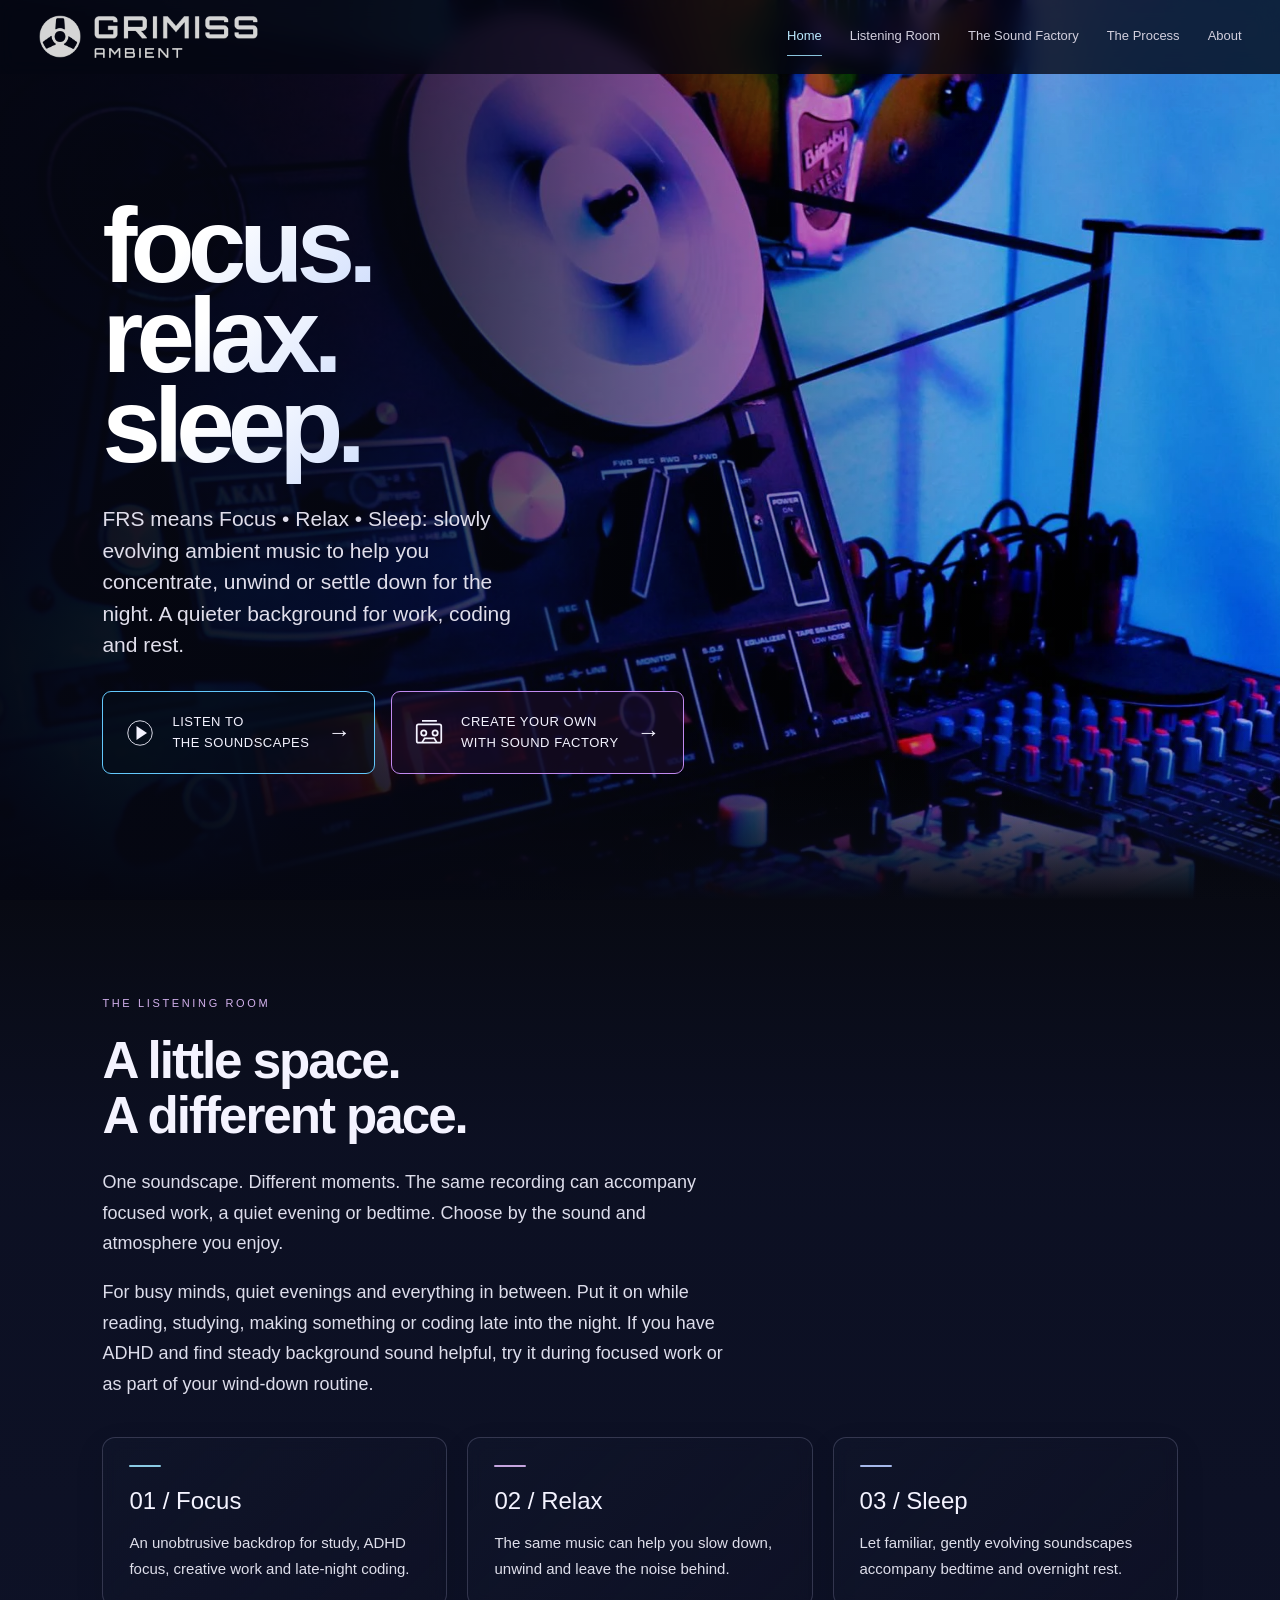
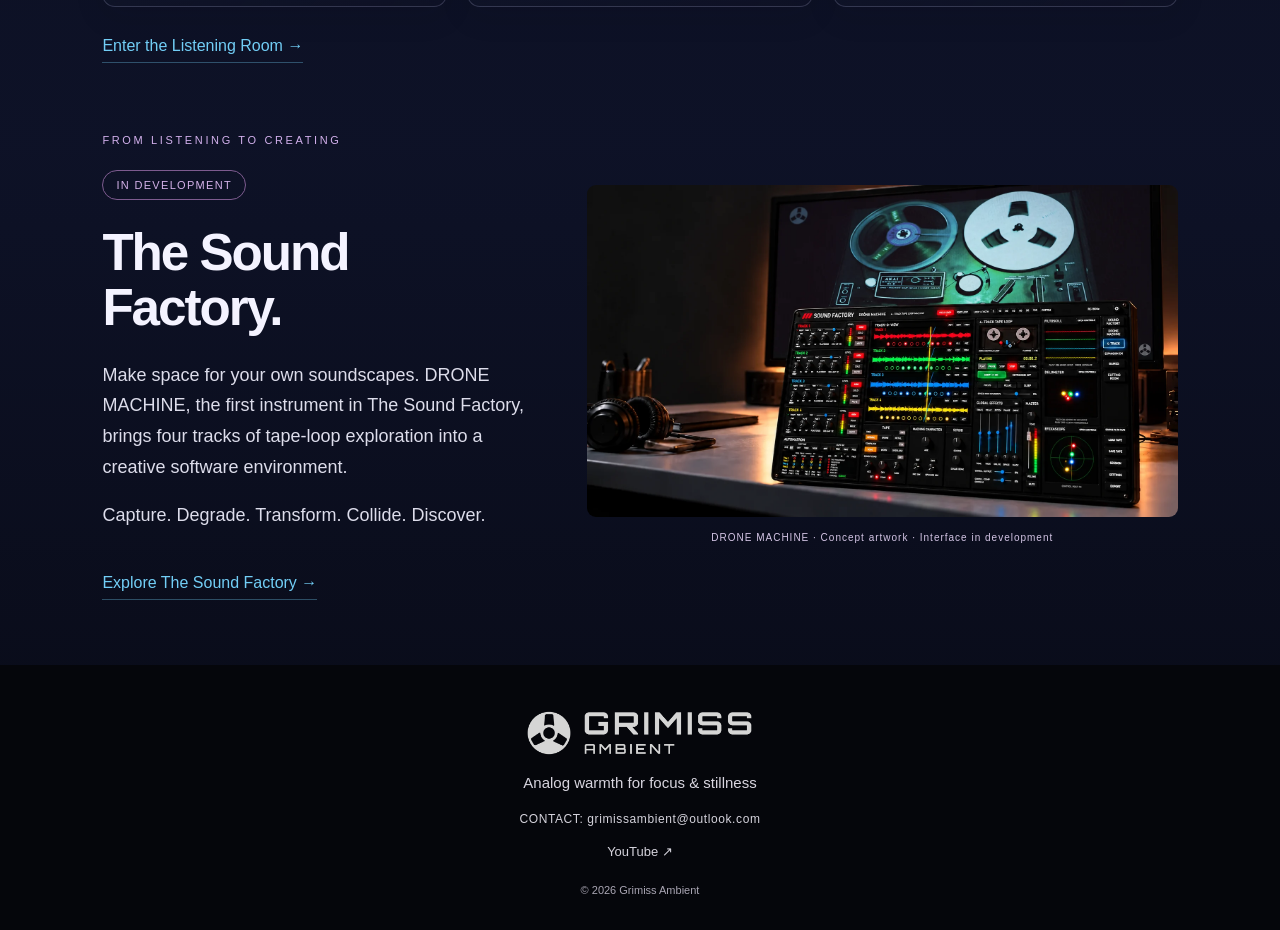
==== index.html @ 3bf9735a "Polish site navigation, focus page copy, improve listening access, sharing metadata and reusable ass" ====
<!doctype html>
<html lang="en">
<head><meta charset="utf-8"><meta name="viewport" content="width=device-width,initial-scale=1"><meta name="theme-color" content="#080a18"><meta name="description" content="Grimiss Ambient: immersive soundscapes shaped by analogue tape for focus, relaxation and sleep. Discover The Sound Factory."><title>Grimiss Ambient — Focus • Relax • Sleep</title>
<!-- Homepage v2: landscape photograph and compact desktop hero -->
<link rel="canonical" href="https://grimiss.github.io/"><link rel="icon" type="image/webp" href="assets/shared-image-7.webp"><meta property="og:type" content="website"><meta property="og:site_name" content="Grimiss Ambient"><meta property="og:title" content="Grimiss Ambient — Focus • Relax • Sleep"><meta property="og:description" content="Grimiss Ambient: immersive soundscapes shaped by analogue tape for focus, relaxation and sleep. Discover The Sound Factory."><meta property="og:url" content="https://grimiss.github.io/"><meta property="og:image" content="https://grimiss.github.io/assets/shared-image-1.webp"><meta name="twitter:card" content="summary_large_image"><meta name="twitter:title" content="Grimiss Ambient — Focus • Relax • Sleep"><meta name="twitter:description" content="Grimiss Ambient: immersive soundscapes shaped by analogue tape for focus, relaxation and sleep. Discover The Sound Factory."><meta name="twitter:image" content="https://grimiss.github.io/assets/shared-image-1.webp"><link rel="stylesheet" href="assets/index.css?v=1"><link rel="stylesheet" href="assets/site-common.css?v=1"><script src="assets/site-common.js?v=1" defer></script><script type="application/ld+json">{"@context":"https://schema.org","@type":"WebSite","name":"Grimiss Ambient","url":"https://grimiss.github.io/","description":"Grimiss Ambient: immersive soundscapes shaped by analogue tape for focus, relaxation and sleep. Discover The Sound Factory.","inLanguage":"en"}</script></head>
<body class="home-page"><a class="skip" href="#main">Skip to content</a><header class="site-header"><a class="brand" href="index.html" aria-label="Grimiss Ambient home"><img decoding="async" class="brand-icon" src="assets/shared-image-7.webp" alt="" width="43" height="43"><img decoding="async" class="brand-text" src="assets/shared-image-8.webp" alt="Grimiss Ambient" width="166" height="46"></a><button class="site-menu" type="button" aria-expanded="false" aria-controls="navigation">MENU ☰</button><nav class="nav" id="navigation" aria-label="Main navigation"><a href="index.html" aria-current="page">Home</a><a href="listening-room.html">Listening Room</a><a href="sound-factory.html">The Sound Factory</a><a href="process.html">The Process</a><a href="about.html">About</a></nav></header>
<main id="main"><section class="hero" id="home" aria-labelledby="hero-title"><picture><source media="(min-width: 721px)" srcset="assets/shared-image-1.webp"><img decoding="async" class="studio" src="assets/shared-image-4.webp" alt="A reel-to-reel tape machine and guitar in the Grimiss Ambient studio, lit in purple and blue" width="1080" height="1920" fetchpriority="high"></picture><div class="shade"></div><div class="hero-content"><h1 id="hero-title"><span>focus.</span><span>relax.</span><span>sleep.</span></h1><p class="intro">FRS means Focus • Relax • Sleep: slowly evolving ambient music to help you concentrate, unwind or settle down for the night. A quieter background for work, coding and rest.</p><div class="actions"><a class="button" href="#listening"><svg class="icon" viewBox="0 0 32 32" aria-hidden="true"><circle cx="16" cy="16" r="14" fill="none" stroke="currentColor"/><path d="M12 8L24 16 12 24Z" fill="currentColor"/></svg><span>Listen to<br>the soundscapes</span><span class="arrow" aria-hidden="true">→</span></a><a class="button purple" href="sound-factory.html"><svg class="icon" viewBox="0 0 32 32" fill="none" stroke="currentColor" stroke-width="2" aria-hidden="true"><rect x="2" y="6" width="28" height="21" rx="2"/><circle cx="10" cy="16" r="3"/><circle cx="23" cy="16" r="3"/><path d="M8 2h17M8 27l3-5h11l3 5"/></svg><span>Create your own<br>with Sound Factory</span><span class="arrow" aria-hidden="true">→</span></a></div></div></section>
<div class="ambient-sections"><div class="ambient-wash" aria-hidden="true"></div><section class="section" id="listening"><p class="eyebrow">The listening room</p><h2>A little space.<br>A different pace.</h2><p class="lead">One soundscape. Different moments. The same recording can accompany focused work, a quiet evening or bedtime. Choose by the sound and atmosphere you enjoy.</p><p class="lead">For busy minds, quiet evenings and everything in between. Put it on while reading, studying, making something or coding late into the night. If you have ADHD and find steady background sound helpful, try it during focused work or as part of your wind-down routine.</p><div class="moods"><article class="mood"><h3>01 / Focus</h3><p>An unobtrusive backdrop for study, ADHD focus, creative work and late-night coding.</p></article><article class="mood"><h3>02 / Relax</h3><p>The same music can help you slow down, unwind and leave the noise behind.</p></article><article class="mood"><h3>03 / Sleep</h3><p>Let familiar, gently evolving soundscapes accompany bedtime and overnight rest.</p></article></div><a class="text-link" href="listening-room.html">Enter the Listening Room →</a></section>
<section class="factory" id="sound-factory"><div class="section factory-inner"><div><p class="eyebrow">From listening to creating</p><span class="status">In development</span><h2>The Sound<br>Factory.</h2><p class="lead">Make space for your own soundscapes. DRONE MACHINE, the first instrument in The Sound Factory, brings four tracks of tape-loop exploration into a creative software environment.</p><p class="lead">Capture. Degrade. Transform. Collide. Discover.</p><a class="text-link" href="sound-factory.html">Explore The Sound Factory →</a></div><figure class="software-preview"><a href="sound-factory.html" aria-label="Explore Drone Machine"><img src="assets/drone-monitor-v3.webp" alt="Drone Machine concept on a studio desk with a monitor behind it showing ENTROPY reel-to-reel visuals" width="1672" height="941" loading="lazy" decoding="async"></a><figcaption>DRONE MACHINE · Concept artwork · Interface in development</figcaption></figure></div></section>
</div></main><footer class="shared-footer"><a class="footer-brand" href="index.html" aria-label="Grimiss Ambient home"><img decoding="async" class="footer-reel" src="assets/shared-image-2.webp" alt="" width="44" height="44"><img decoding="async" class="footer-wordmark" src="assets/shared-image-3.webp" alt="Grimiss Ambient" width="170" height="46"></a><p class="footer-tagline">Analog warmth for focus &amp; stillness</p><p class="footer-contact">CONTACT: <a href="mailto:grimissambient@outlook.com">grimissambient@outlook.com</a></p><div class="footer-links"><a href="https://www.youtube.com/@grimiss-ambient" target="_blank" rel="noopener noreferrer">YouTube ↗</a></div><p class="copyright">© <span id="year">2026</span> Grimiss Ambient</p></footer>
<!-- FRS listener context v1 --></body></html>
---- assets/index.css ----
:root{color-scheme:dark;--ink:#f4f3ff;--muted:#b9bdce;--blue:#72cef6;--purple:#c18af0;--bg:#080a13}*{box-sizing:border-box}html{scroll-behavior:smooth;scroll-padding-top:100px}body{margin:0;background:var(--bg);color:var(--ink);font-family:Arial,Helvetica,sans-serif}a{color:inherit;text-decoration:none}button{font:inherit}a:focus-visible,button:focus-visible{outline:3px solid var(--blue);outline-offset:6px}.skip{position:absolute;top:-100px}.skip:focus{top:12px;left:12px;z-index:20;background:#111;padding:12px}.header{height:94px;display:flex;align-items:center;justify-content:space-between;padding:0 5%;position:absolute;z-index:5;inset:0 0 auto;background:rgba(5,7,18,.78);border-bottom:1px solid #ffffff0d}.brand{display:flex;gap:15px;align-items:center}.reel{width:52px;height:52px;object-fit:contain}.wordmark{width:184px;height:auto}.nav{display:flex;gap:38px;align-items:center;font-size:15px}.nav a{padding:10px 0;color:#d5d4e1}.nav a:hover,.nav a[aria-current]{color:white;border-bottom:1px solid var(--blue)}.menu{display:none;background:transparent;color:white;border:1px solid #8872c5;border-radius:30px;padding:12px 20px}.hero{min-height:850px;height:100svh;max-height:1150px;position:relative;overflow:hidden;display:flex;align-items:center;background:#090a19}.studio{position:absolute;right:0;top:0;width:66%;height:100%;object-fit:cover;object-position:center 48%}.shade{position:absolute;inset:0;background:linear-gradient(90deg,#080915 4%,rgba(8,9,21,.96) 24%,rgba(8,9,21,.72) 42%,rgba(8,9,21,.1) 72%),linear-gradient(0deg,#080a13 0%,transparent 22%,#100c2520 80%)}.hero-content{position:relative;z-index:1;margin-left:8%;max-width:710px;padding:140px 0 65px}h1{font-size:clamp(80px,8.7vw,136px);letter-spacing:-.065em;line-height:.86;margin:0 0 32px;font-weight:800}h1 span{display:block;padding-bottom:.12em;margin-bottom:-.12em;background:linear-gradient(140deg,#fff 20%,#b5cbfb 75%,#82caed);background-clip:text;-webkit-background-clip:text;color:transparent}.intro{max-width:430px;font-size:21px;line-height:1.5;color:#e0deeb;margin:0 0 30px}.actions{display:flex;gap:16px;flex-wrap:wrap}.button{display:inline-flex;align-items:center;gap:18px;justify-content:space-between;border:1px solid #63c8fc;border-radius:9px;background:#050d19aa;padding:20px 23px;font-size:13px;line-height:1.6;letter-spacing:.04em;text-transform:uppercase;transition:background .2s,transform .2s}.button:hover{background:#143148;transform:translateY(-2px)}.button.purple{border-color:var(--purple);background:#170b24bb}.button.purple:hover{background:#302040}.icon{width:28px;height:28px;flex:none}.arrow{font-size:23px}.section{padding:94px 8%;max-width:1600px;margin:auto}.eyebrow{text-transform:uppercase;font-size:11px;letter-spacing:.24em;color:var(--purple);margin:0 0 20px}h2{font-size:clamp(36px,4vw,60px);line-height:1.08;letter-spacing:-.04em;margin:0 0 24px}p{line-height:1.7}.lead{font-size:18px;color:var(--muted);max-width:640px}.moods{display:grid;grid-template-columns:repeat(3,1fr);gap:40px;margin-top:45px}.mood{border-top:1px solid #343047;padding-top:25px}.mood h3{font-size:23px;font-weight:500;margin:0 0 12px}.mood p{color:var(--muted);font-size:15px;max-width:290px}.text-link{display:inline-block;color:var(--blue);margin-top:25px;border-bottom:1px solid #72cef655;padding-bottom:7px}.factory{border-top:1px solid #ffffff10;border-bottom:1px solid #ffffff10;background:radial-gradient(ellipse at 90% 50%,#35163455,transparent 65%),#0d0e18}.factory-inner{display:grid;grid-template-columns:1fr 1fr;gap:70px;align-items:center}.status{display:inline-block;font-size:11px;letter-spacing:.12em;text-transform:uppercase;border:1px solid #7d5b8f;border-radius:25px;padding:8px 13px;margin-bottom:25px;color:#d4b2e9}.tape{padding:35px;border:1px solid #635076;border-radius:20px;background:linear-gradient(145deg,#252335,#0b0b12);box-shadow:0 25px 70px #0006;max-width:440px;margin:auto;width:100%;transform:rotate(-4deg)}.tape-label{padding:22px;background:#bbc7d6;color:#172030;border-radius:8px}.tape-label strong{display:block;letter-spacing:.15em;font-size:13px}.tape-label small{display:block;margin-top:9px;font-size:10px;letter-spacing:.2em}.tape-window{margin-top:25px;padding:15px;background:#11151f;border:1px solid #7b8495;border-radius:40px;display:flex;align-items:center;justify-content:space-between}.tape-reel{width:58px;height:58px;border:12px dashed #bdc5d7;border-radius:50%;background:#080a13}.tape-line{height:2px;background:#cba0df;flex:1}.tape-bottom{text-align:center;color:#8e849e;letter-spacing:.25em;font-size:10px;padding-top:26px}.about{display:grid;grid-template-columns:1fr 1.3fr;gap:60px}.about p{margin-top:0;color:var(--muted);font-size:17px}footer{padding:30px 8%;border-top:1px solid #ffffff15;color:#8a8b9e;display:flex;justify-content:space-between;font-size:12px;gap:20px}footer a:hover{color:white}
@media(min-width:1600px){.hero-content{margin-left:max(8%,calc((100% - 1344px)/2))}}@media(max-width:1050px){.nav{gap:22px}.wordmark{width:155px}.hero-content{margin-left:6%}.hero{min-height:800px}.studio{width:75%}.intro{max-width:380px}.actions{max-width:380px}.button{width:100%}.factory-inner{gap:35px}}@media(max-width:720px){.header{height:78px;padding:0 6%}.reel{width:39px;height:39px}.wordmark{width:138px}.brand{gap:10px}.menu{display:block;font-size:12px}.nav{display:none;position:absolute;top:78px;left:0;right:0;background:#0a0b19;padding:20px 7%;flex-direction:column;align-items:stretch;gap:10px}.nav.open{display:flex}.hero{height:auto;max-height:none;min-height:880px;align-items:flex-start}.studio{width:100%;height:680px;top:78px;object-position:center 33%;opacity:.68}.shade{background:linear-gradient(90deg,#080915c9,transparent),linear-gradient(0deg,#080a13 14%,#080a1380 58%,#080a1320)}.hero-content{margin:0;padding:158px 7% 65px;width:100%;max-width:none}h1{font-size:clamp(78px,18vw,110px);margin-bottom:30px}.intro{font-size:18px;max-width:360px}.actions{max-width:400px}.button{padding:16px 19px;font-size:12px}.section{padding:65px 7%}.moods{grid-template-columns:1fr;gap:18px;margin-top:30px}.mood p{max-width:none}.factory-inner,.about{grid-template-columns:1fr;gap:35px}.tape{max-width:350px}.about h2{margin:0}footer{padding:25px 7%;flex-direction:column}}@media(prefers-reduced-motion:reduce){html{scroll-behavior:auto}.button{transition:none}.button:hover{transform:none}}

/* Landscape composition: full-width photograph with room for the text. */
@media(min-width:721px){
.hero{min-height:680px;height:100svh;max-height:1000px}
.studio{width:100%;height:100%;object-position:62% center}
.shade{background:linear-gradient(90deg,rgba(5,7,18,.97) 0%,rgba(5,7,18,.86) 26%,rgba(5,7,18,.48) 48%,rgba(5,7,18,.08) 75%),linear-gradient(0deg,#080a13 0%,transparent 20%)}
.hero-content{padding:120px 0 45px}
h1{font-size:clamp(80px,8.2vw,126px)}
}
@media(min-width:721px) and (max-height:780px){
.hero{min-height:620px}
.header{height:80px}
.hero-content{padding-top:105px;padding-bottom:35px}
h1{font-size:clamp(76px,7.6vw,108px);margin-bottom:23px}
.intro{font-size:19px;margin-bottom:23px}
.button{padding:15px 19px}
}

/* Homepage v3: a blurred continuation of the hero below the fold. */
.ambient-sections{position:relative;isolation:isolate;overflow:hidden;background:#10152c}
.ambient-wash{position:absolute;inset:-90px;z-index:-2;background-image:url("assets/shared-image-1.webp");background-size:cover;background-position:65% center;filter:blur(65px) saturate(.85);opacity:.65;pointer-events:none}
.ambient-sections:before{content:"";position:absolute;inset:0;z-index:-1;background:linear-gradient(180deg,#080a13 0%,rgba(8,10,24,.48) 18%,rgba(10,13,31,.40) 62%,rgba(8,10,22,.77) 100%);pointer-events:none}
.ambient-sections .lead,.ambient-sections .mood p{color:#ddddeb}
.ambient-sections .eyebrow{color:#d2b0ec}
.mood{border-top-color:#c8c8f144}
.factory{background:linear-gradient(120deg,#09122455,#291b4555);border-color:#ffffff18}
.factory-inner{grid-template-columns:minmax(0,.85fr) minmax(0,1.15fr);gap:48px}
.software-preview{margin:0;min-width:0}
.software-preview a{display:block;border-radius:14px;overflow:hidden;border:1px solid #c1b2e64d;box-shadow:0 22px 65px #03051166;transition:transform .2s}
.software-preview a:hover{transform:translateY(-3px)}
.software-preview img{display:block;width:100%;height:auto}
.software-preview figcaption{font-size:10px;letter-spacing:.1em;line-height:1.6;color:#c9c5dc;margin-top:13px;text-align:center}
@media(max-width:900px){.factory-inner{grid-template-columns:1fr;gap:32px}.software-preview{width:100%;max-width:740px}.ambient-wash{filter:blur(45px);background-position:65% center}}
@media(prefers-reduced-motion:reduce){.software-preview a{transition:none}.software-preview a:hover{transform:none}}


/* Shared translucent header */
.site-header,.header{background:rgba(5,7,18,.78);border-bottom:1px solid #ffffff0d;backdrop-filter:blur(10px);-webkit-backdrop-filter:blur(10px)}
.site-header{position:sticky;top:0;z-index:20}



footer.shared-footer{display:flex;flex-direction:column;align-items:center;justify-content:center;gap:15px;padding:45px 6% 30px;background:rgba(0,0,0,.4);border-top:1px solid #ffffff18;text-align:center;color:#d5d3dc;font-size:13px}
.shared-footer .footer-brand{display:flex;align-items:center;gap:12px}.shared-footer .footer-brand img{display:block}.shared-footer .footer-reel{width:44px;height:44px}.shared-footer .footer-wordmark{width:170px;height:auto}.shared-footer p{margin:0;line-height:1.6}.shared-footer .footer-tagline{color:#d8d5df;font-size:15px}.shared-footer .footer-contact{font-size:12px;letter-spacing:.05em}.shared-footer .footer-links{display:flex;gap:22px;justify-content:center;flex-wrap:wrap}.shared-footer a:hover{color:white;text-decoration:underline}.shared-footer .copyright{font-size:11px;color:#aaa6b4;margin-top:8px}


/* Seamless Listening Room to Sound Factory background. */
.ambient-sections .factory{border-top:0;border-bottom:0;background:transparent}


footer.shared-footer{border-top:0}


/* Frame the three listening contexts as a cohesive set. */
#listening .moods{gap:20px;margin-top:38px;align-items:stretch}
#listening .mood{position:relative;padding:27px 26px 25px;border:1px solid #d4d5ff30;border-radius:13px;background:linear-gradient(135deg,#11172c88,#11122655);box-shadow:0 10px 30px #04071718;backdrop-filter:blur(7px);-webkit-backdrop-filter:blur(7px)}
#listening .mood:before{content:"";display:block;width:32px;height:2px;margin-bottom:20px;background:#8bcbe5;border-radius:2px}
#listening .mood:nth-child(2):before{background:#c5a5df}
#listening .mood:nth-child(3):before{background:#a6b9eb}
#listening .mood h3{font-size:24px;font-weight:500;margin:0 0 15px}
#listening .mood p{font-size:15px;line-height:1.7;max-width:none;margin:0;color:#dedeea}
#listening>.text-link{margin-top:30px}
@media(max-width:720px){#listening .moods{gap:14px}#listening .mood{padding:23px}#listening .mood:before{margin-bottom:15px}}



/* Tighter section rhythm and a violet frame for the product artwork. */
#listening.section{padding-bottom:38px}
#sound-factory .factory-inner{padding-top:30px;padding-bottom:65px}
.software-preview{padding:12px 12px 0;background:linear-gradient(135deg,#37284d80,#19182d66);border:1px solid #c5a5df88;border-radius:17px;box-shadow:0 12px 35px #08051633}
.software-preview a{border:1px solid #c5a5df55;border-radius:9px;box-shadow:none}
.software-preview figcaption{padding:0 8px 13px;color:#d4c5e5}
@media(max-width:720px){#listening.section{padding-bottom:25px}#sound-factory .factory-inner{padding-top:25px;padding-bottom:45px}.software-preview{padding:9px 9px 0}}


.software-preview{padding:0;background:none;border:0;border-radius:0;box-shadow:none}.software-preview a{border:0;box-shadow:none}.software-preview figcaption{padding:0}
---- assets/site-common.css ----
/* Shared navigation, focus states and responsive safeguards. */
html{scroll-padding-top:100px}
.site-header{position:sticky;top:0;z-index:50;width:100%;height:74px;min-height:74px;padding:13px 3%;display:flex;align-items:center;justify-content:space-between;flex-wrap:nowrap;gap:24px;background:rgba(5,7,18,.78);border:0;backdrop-filter:blur(10px);-webkit-backdrop-filter:blur(10px)}
.site-header .brand{display:flex;align-items:center;gap:12px;flex-shrink:0}
.site-header .brand-icon{width:43px;height:43px;object-fit:contain}
.site-header .brand-text{width:166px;height:auto}
.site-header .nav{display:flex;align-items:center;gap:28px;font:13px/1.4 Arial,Helvetica,sans-serif;width:auto}
.site-header .nav a{color:#d2cfdd;padding:9px 0;border-bottom:1px solid transparent}
.site-header .nav a[aria-current="page"]{color:#bceaff;border-bottom-color:#8ac4dd}
.site-header .nav a:hover{color:#fff}
.site-menu{display:none;font:12px/1 Arial,Helvetica,sans-serif;letter-spacing:.08em;color:#eaf7ff;background:#07142180;border:1px solid #b6d9e84d;border-radius:5px;padding:12px;cursor:pointer}
.site-header a:focus-visible,.site-menu:focus-visible{outline:2px solid #a4e0ff;outline-offset:5px}
.home-page .site-header{position:absolute;top:0}
.choose-tape{position:absolute;bottom:30px;left:4%;z-index:3;display:inline-flex;align-items:center;gap:24px;background:#041623b8;border:1px solid #93dfff70;padding:13px 20px;border-radius:5px;color:#d7f2ff;font-size:15px;box-shadow:0 4px 24px #0004}
.choose-tape:hover{background:#12384de6}
#choose-a-tape{scroll-margin-top:90px}
.controls-grid .shelf-title{align-items:center}
.shelf-scroll-hint{font:11px/1.5 Arial,Helvetica,sans-serif;letter-spacing:.03em;color:#93c7df;max-width:1180px;margin:16px auto 0;text-align:center}
.controls-grid .case-duration{font-size:13px;letter-spacing:-.065em}
@media(max-width:800px){
.site-header{height:74px;min-height:74px;padding:13px 5%;gap:12px;flex-wrap:nowrap}
.site-header .brand-icon{width:36px;height:36px}.site-header .brand-text{width:145px}
.site-menu{display:block}
.site-header .nav{display:none;position:absolute;top:100%;left:0;right:0;width:100%;margin:0;padding:12px 5% 20px;flex-direction:column;align-items:stretch;gap:0;background:rgba(5,7,18,.97);box-shadow:0 14px 30px #0006}
.site-header .nav.is-open{display:flex}.site-header .nav a{padding:13px 0;font-size:15px}
.choose-tape{left:5%;bottom:22px;font-size:14px}
}
@media(max-width:380px){.site-header .brand-text{width:125px}.site-header .brand{gap:8px}.controls-grid .case-duration{font-size:12px}}
@media(prefers-reduced-motion:reduce){html{scroll-behavior:auto!important}*,*:before,*:after{animation-duration:.01ms!important;animation-iteration-count:1!important;transition-duration:.01ms!important}}
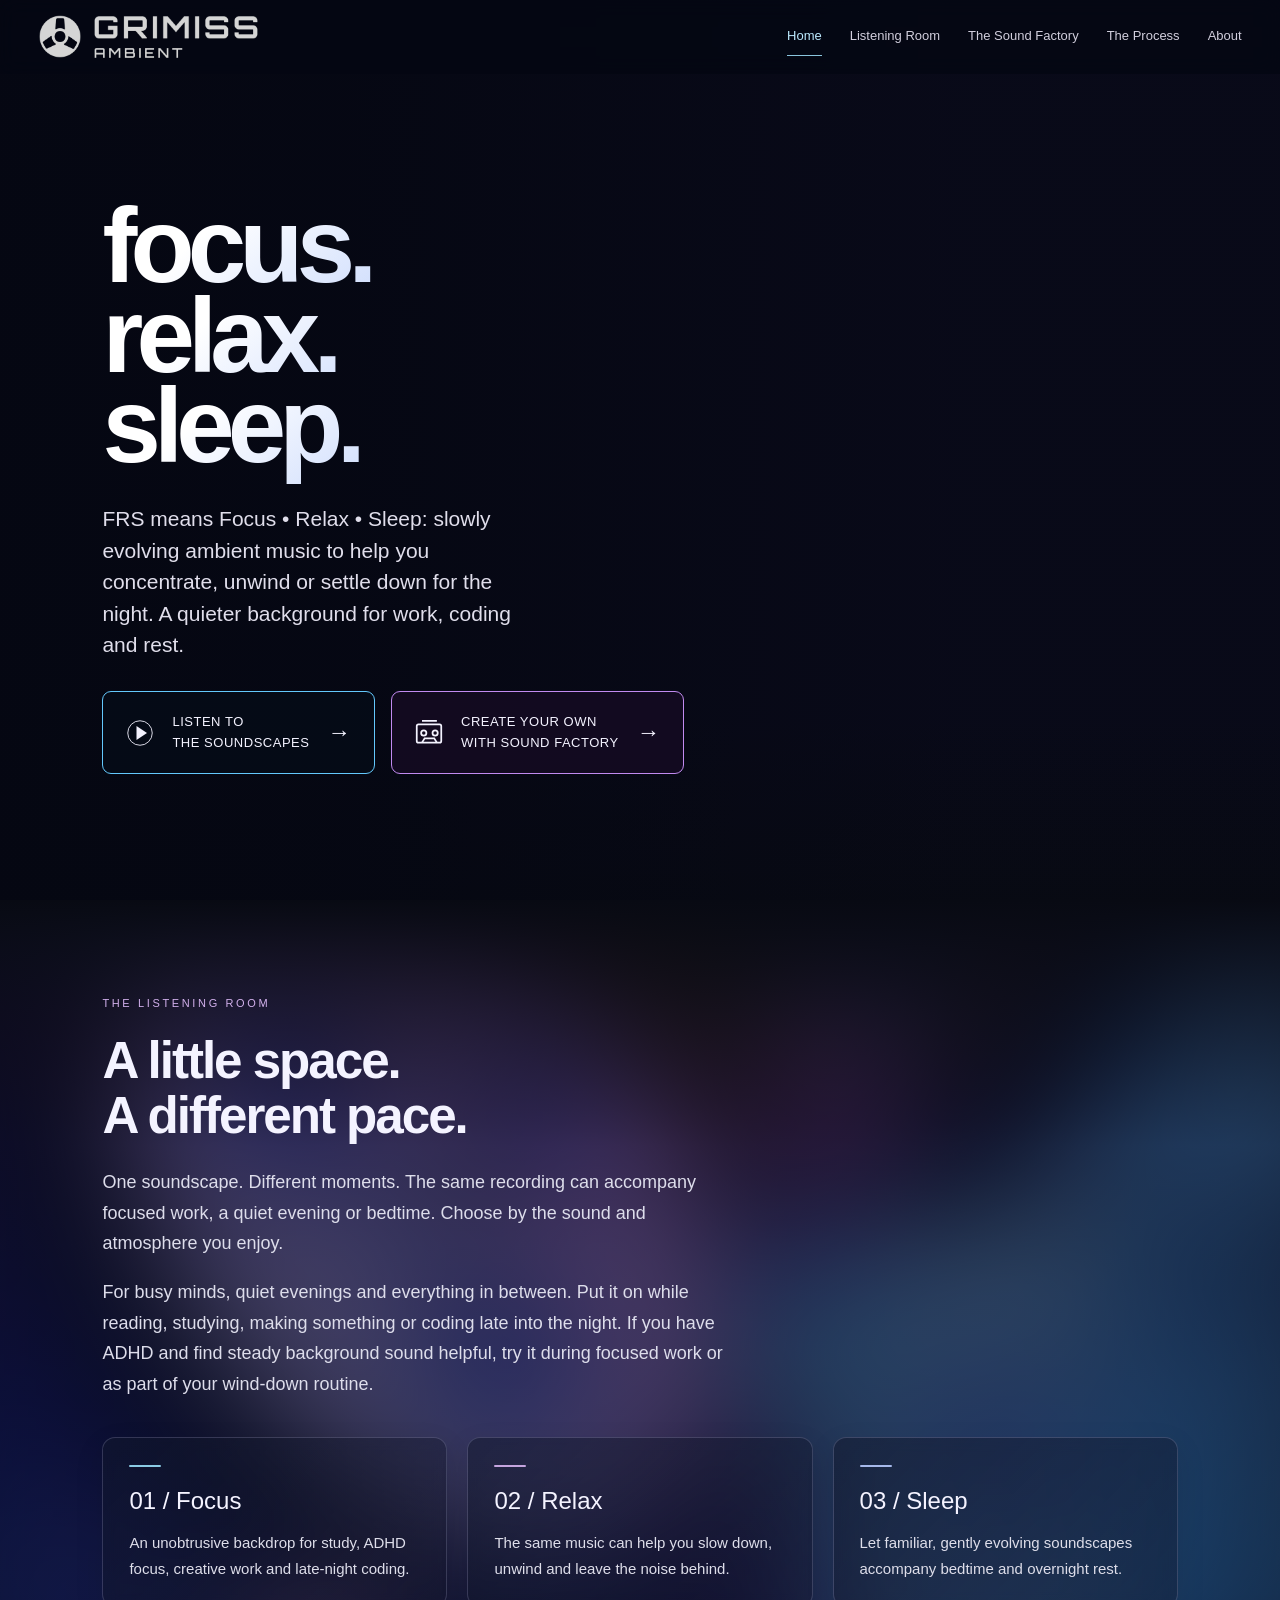
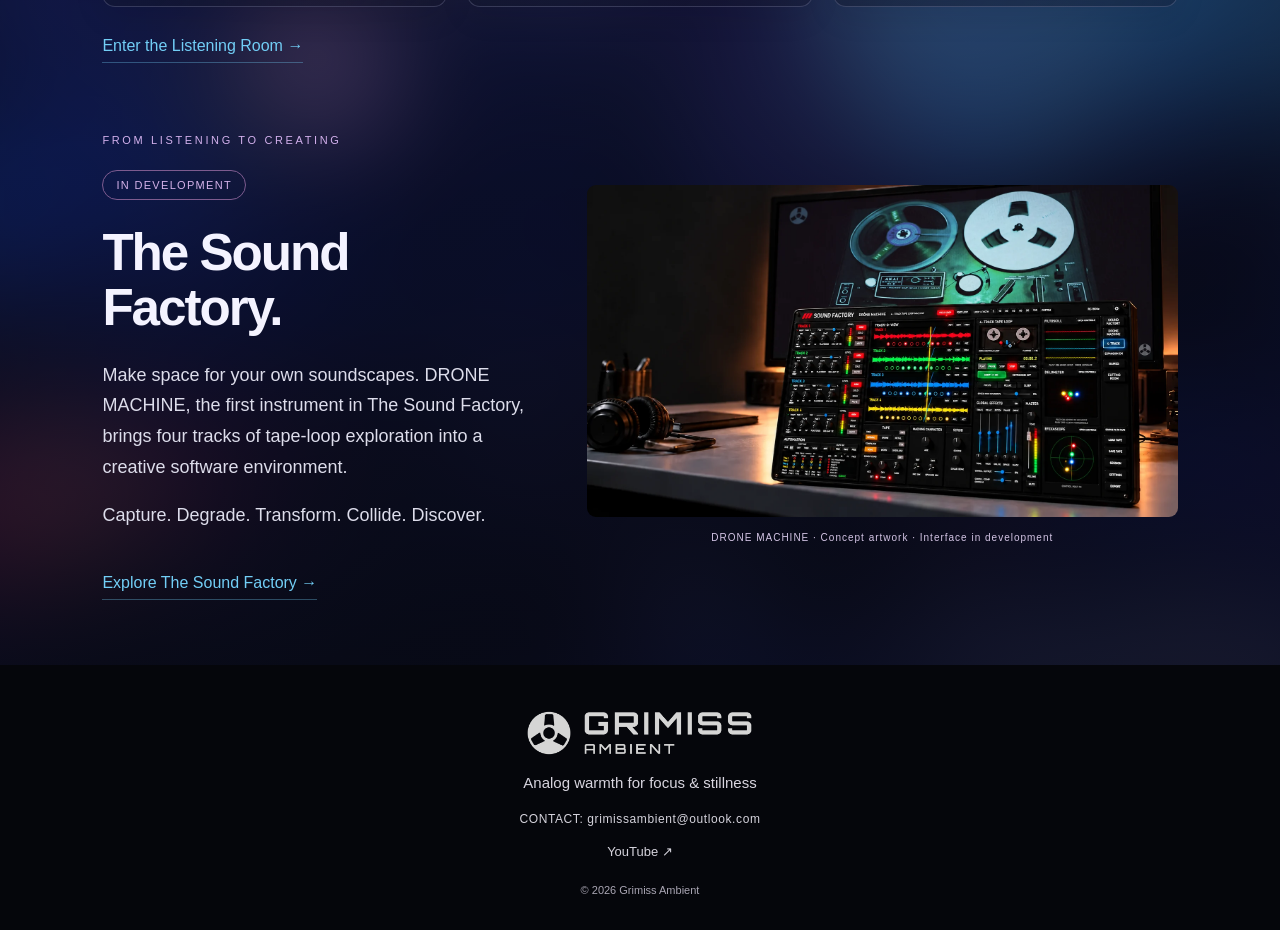
==== commit 1ca66698: "Refresh stylesheet cache keys after asset cleanup" ====
--- a/index.html
+++ b/index.html
@@ -2,7 +2,7 @@
 <html lang="en">
 <head><meta charset="utf-8"><meta name="viewport" content="width=device-width,initial-scale=1"><meta name="theme-color" content="#080a18"><meta name="description" content="Grimiss Ambient: immersive soundscapes shaped by analogue tape for focus, relaxation and sleep. Discover The Sound Factory."><title>Grimiss Ambient — Focus • Relax • Sleep</title>
 <!-- Homepage v2: landscape photograph and compact desktop hero -->
-<link rel="canonical" href="https://grimiss.github.io/"><link rel="icon" type="image/webp" href="assets/shared-image-7.webp"><meta property="og:type" content="website"><meta property="og:site_name" content="Grimiss Ambient"><meta property="og:title" content="Grimiss Ambient — Focus • Relax • Sleep"><meta property="og:description" content="Grimiss Ambient: immersive soundscapes shaped by analogue tape for focus, relaxation and sleep. Discover The Sound Factory."><meta property="og:url" content="https://grimiss.github.io/"><meta property="og:image" content="https://grimiss.github.io/assets/shared-image-1.webp"><meta name="twitter:card" content="summary_large_image"><meta name="twitter:title" content="Grimiss Ambient — Focus • Relax • Sleep"><meta name="twitter:description" content="Grimiss Ambient: immersive soundscapes shaped by analogue tape for focus, relaxation and sleep. Discover The Sound Factory."><meta name="twitter:image" content="https://grimiss.github.io/assets/shared-image-1.webp"><link rel="stylesheet" href="assets/index.css?v=1"><link rel="stylesheet" href="assets/site-common.css?v=1"><script src="assets/site-common.js?v=1" defer></script><script type="application/ld+json">{"@context":"https://schema.org","@type":"WebSite","name":"Grimiss Ambient","url":"https://grimiss.github.io/","description":"Grimiss Ambient: immersive soundscapes shaped by analogue tape for focus, relaxation and sleep. Discover The Sound Factory.","inLanguage":"en"}</script></head>
+<link rel="canonical" href="https://grimiss.github.io/"><link rel="icon" type="image/webp" href="assets/shared-image-7.webp"><meta property="og:type" content="website"><meta property="og:site_name" content="Grimiss Ambient"><meta property="og:title" content="Grimiss Ambient — Focus • Relax • Sleep"><meta property="og:description" content="Grimiss Ambient: immersive soundscapes shaped by analogue tape for focus, relaxation and sleep. Discover The Sound Factory."><meta property="og:url" content="https://grimiss.github.io/"><meta property="og:image" content="https://grimiss.github.io/assets/shared-image-1.webp"><meta name="twitter:card" content="summary_large_image"><meta name="twitter:title" content="Grimiss Ambient — Focus • Relax • Sleep"><meta name="twitter:description" content="Grimiss Ambient: immersive soundscapes shaped by analogue tape for focus, relaxation and sleep. Discover The Sound Factory."><meta name="twitter:image" content="https://grimiss.github.io/assets/shared-image-1.webp"><link rel="stylesheet" href="assets/index.css?v=2"><link rel="stylesheet" href="assets/site-common.css?v=2"><script src="assets/site-common.js?v=1" defer></script><script type="application/ld+json">{"@context":"https://schema.org","@type":"WebSite","name":"Grimiss Ambient","url":"https://grimiss.github.io/","description":"Grimiss Ambient: immersive soundscapes shaped by analogue tape for focus, relaxation and sleep. Discover The Sound Factory.","inLanguage":"en"}</script></head>
 <body class="home-page"><a class="skip" href="#main">Skip to content</a><header class="site-header"><a class="brand" href="index.html" aria-label="Grimiss Ambient home"><img decoding="async" class="brand-icon" src="assets/shared-image-7.webp" alt="" width="43" height="43"><img decoding="async" class="brand-text" src="assets/shared-image-8.webp" alt="Grimiss Ambient" width="166" height="46"></a><button class="site-menu" type="button" aria-expanded="false" aria-controls="navigation">MENU ☰</button><nav class="nav" id="navigation" aria-label="Main navigation"><a href="index.html" aria-current="page">Home</a><a href="listening-room.html">Listening Room</a><a href="sound-factory.html">The Sound Factory</a><a href="process.html">The Process</a><a href="about.html">About</a></nav></header>
 <main id="main"><section class="hero" id="home" aria-labelledby="hero-title"><picture><source media="(min-width: 721px)" srcset="assets/shared-image-1.webp"><img decoding="async" class="studio" src="assets/shared-image-4.webp" alt="A reel-to-reel tape machine and guitar in the Grimiss Ambient studio, lit in purple and blue" width="1080" height="1920" fetchpriority="high"></picture><div class="shade"></div><div class="hero-content"><h1 id="hero-title"><span>focus.</span><span>relax.</span><span>sleep.</span></h1><p class="intro">FRS means Focus • Relax • Sleep: slowly evolving ambient music to help you concentrate, unwind or settle down for the night. A quieter background for work, coding and rest.</p><div class="actions"><a class="button" href="#listening"><svg class="icon" viewBox="0 0 32 32" aria-hidden="true"><circle cx="16" cy="16" r="14" fill="none" stroke="currentColor"/><path d="M12 8L24 16 12 24Z" fill="currentColor"/></svg><span>Listen to<br>the soundscapes</span><span class="arrow" aria-hidden="true">→</span></a><a class="button purple" href="sound-factory.html"><svg class="icon" viewBox="0 0 32 32" fill="none" stroke="currentColor" stroke-width="2" aria-hidden="true"><rect x="2" y="6" width="28" height="21" rx="2"/><circle cx="10" cy="16" r="3"/><circle cx="23" cy="16" r="3"/><path d="M8 2h17M8 27l3-5h11l3 5"/></svg><span>Create your own<br>with Sound Factory</span><span class="arrow" aria-hidden="true">→</span></a></div></div></section>
 <div class="ambient-sections"><div class="ambient-wash" aria-hidden="true"></div><section class="section" id="listening"><p class="eyebrow">The listening room</p><h2>A little space.<br>A different pace.</h2><p class="lead">One soundscape. Different moments. The same recording can accompany focused work, a quiet evening or bedtime. Choose by the sound and atmosphere you enjoy.</p><p class="lead">For busy minds, quiet evenings and everything in between. Put it on while reading, studying, making something or coding late into the night. If you have ADHD and find steady background sound helpful, try it during focused work or as part of your wind-down routine.</p><div class="moods"><article class="mood"><h3>01 / Focus</h3><p>An unobtrusive backdrop for study, ADHD focus, creative work and late-night coding.</p></article><article class="mood"><h3>02 / Relax</h3><p>The same music can help you slow down, unwind and leave the noise behind.</p></article><article class="mood"><h3>03 / Sleep</h3><p>Let familiar, gently evolving soundscapes accompany bedtime and overnight rest.</p></article></div><a class="text-link" href="listening-room.html">Enter the Listening Room →</a></section>
--- a/assets/index.css
+++ b/assets/index.css
@@ -21,7 +21,7 @@
 
 /* Homepage v3: a blurred continuation of the hero below the fold. */
 .ambient-sections{position:relative;isolation:isolate;overflow:hidden;background:#10152c}
-.ambient-wash{position:absolute;inset:-90px;z-index:-2;background-image:url("assets/shared-image-1.webp");background-size:cover;background-position:65% center;filter:blur(65px) saturate(.85);opacity:.65;pointer-events:none}
+.ambient-wash{position:absolute;inset:-90px;z-index:-2;background-image:url("shared-image-1.webp");background-size:cover;background-position:65% center;filter:blur(65px) saturate(.85);opacity:.65;pointer-events:none}
 .ambient-sections:before{content:"";position:absolute;inset:0;z-index:-1;background:linear-gradient(180deg,#080a13 0%,rgba(8,10,24,.48) 18%,rgba(10,13,31,.40) 62%,rgba(8,10,22,.77) 100%);pointer-events:none}
 .ambient-sections .lead,.ambient-sections .mood p{color:#ddddeb}
 .ambient-sections .eyebrow{color:#d2b0ec}
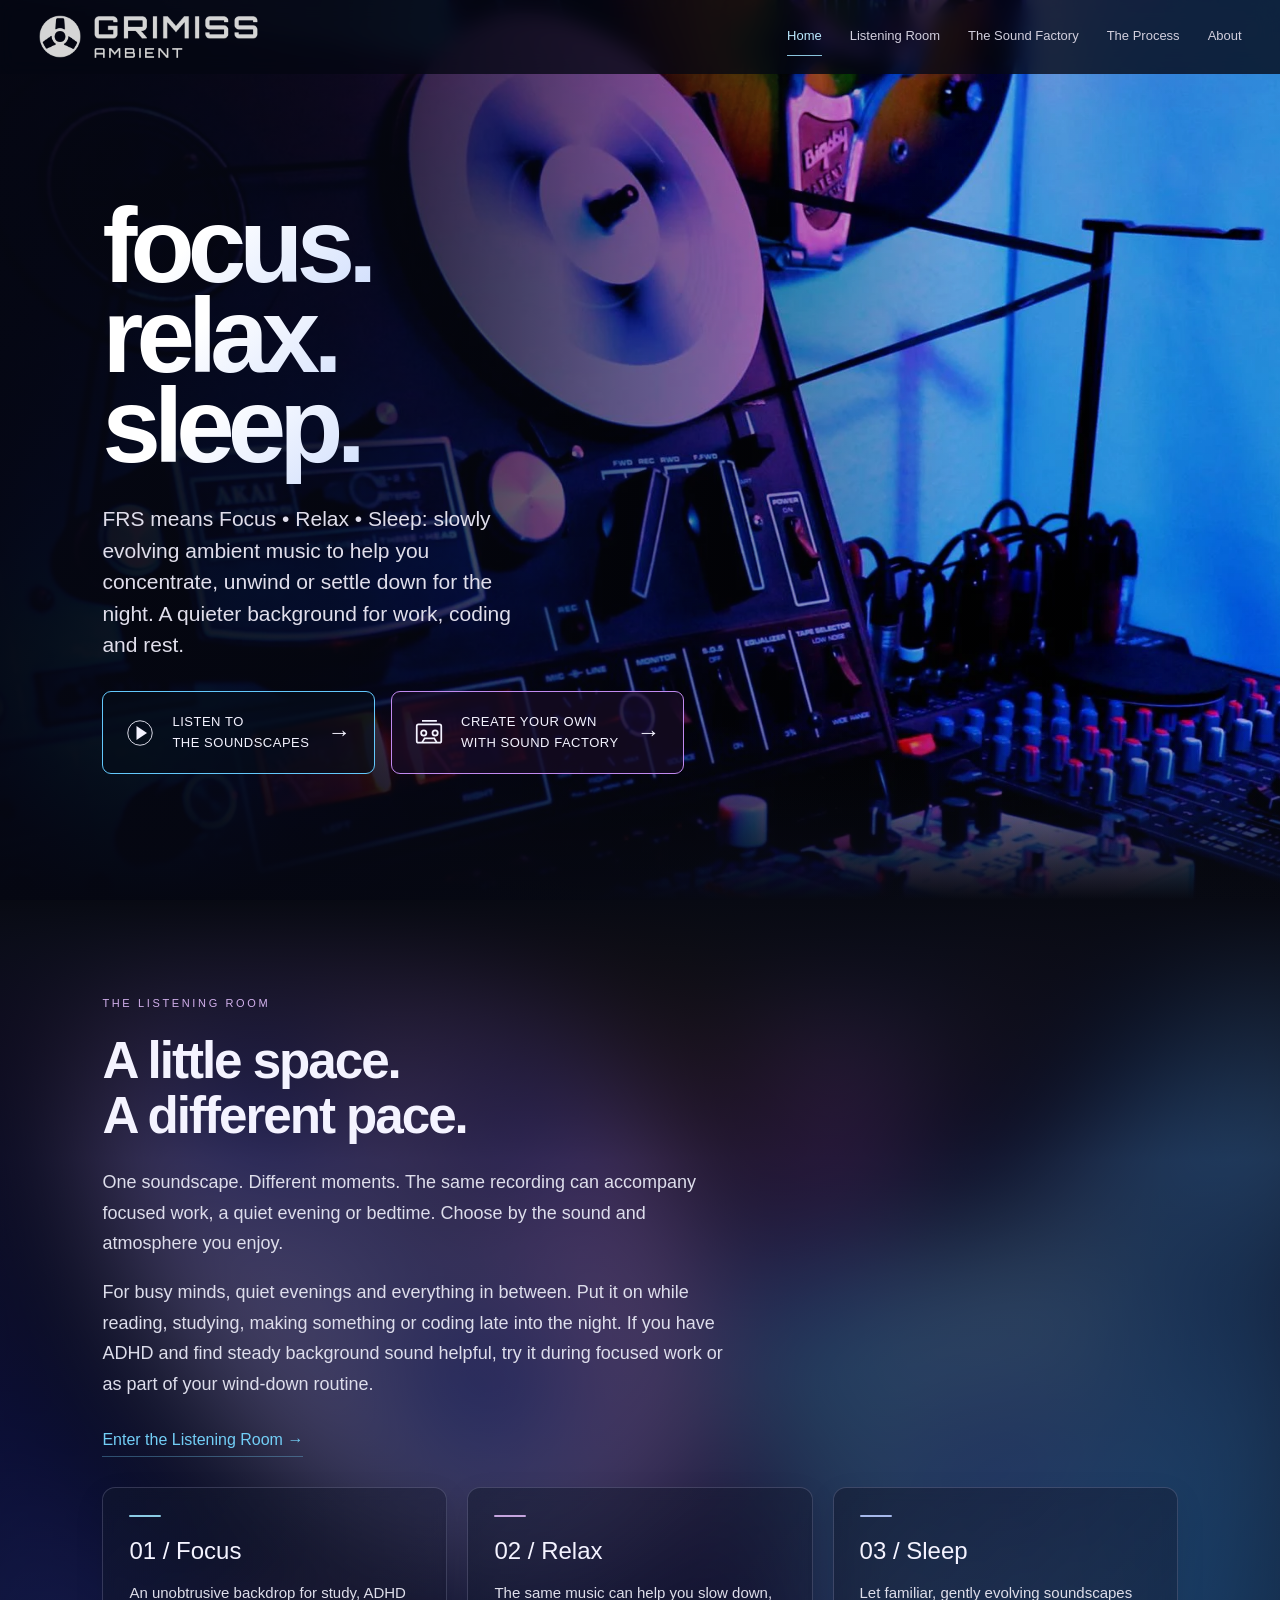
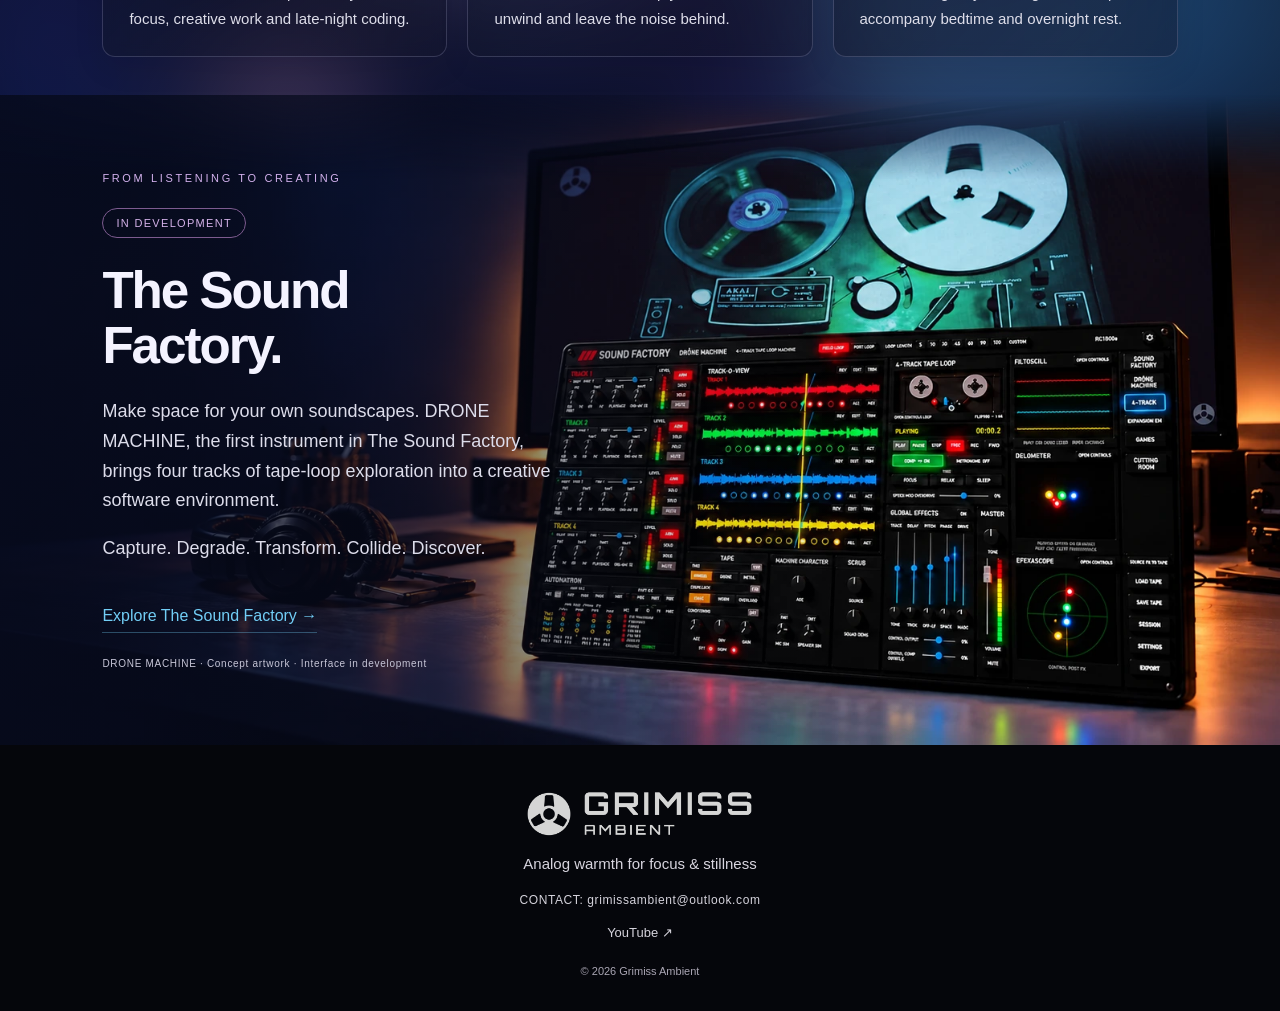
==== commit 29d1eace: "Move listening link above cards and use extended studio background for homepage Sound Factory" ====
--- a/index.html
+++ b/index.html
@@ -2,10 +2,10 @@
 <html lang="en">
 <head><meta charset="utf-8"><meta name="viewport" content="width=device-width,initial-scale=1"><meta name="theme-color" content="#080a18"><meta name="description" content="Grimiss Ambient: immersive soundscapes shaped by analogue tape for focus, relaxation and sleep. Discover The Sound Factory."><title>Grimiss Ambient — Focus • Relax • Sleep</title>
 <!-- Homepage v2: landscape photograph and compact desktop hero -->
-<link rel="canonical" href="https://grimiss.github.io/"><link rel="icon" type="image/webp" href="assets/shared-image-7.webp"><meta property="og:type" content="website"><meta property="og:site_name" content="Grimiss Ambient"><meta property="og:title" content="Grimiss Ambient — Focus • Relax • Sleep"><meta property="og:description" content="Grimiss Ambient: immersive soundscapes shaped by analogue tape for focus, relaxation and sleep. Discover The Sound Factory."><meta property="og:url" content="https://grimiss.github.io/"><meta property="og:image" content="https://grimiss.github.io/assets/shared-image-1.webp"><meta name="twitter:card" content="summary_large_image"><meta name="twitter:title" content="Grimiss Ambient — Focus • Relax • Sleep"><meta name="twitter:description" content="Grimiss Ambient: immersive soundscapes shaped by analogue tape for focus, relaxation and sleep. Discover The Sound Factory."><meta name="twitter:image" content="https://grimiss.github.io/assets/shared-image-1.webp"><link rel="stylesheet" href="assets/index.css?v=2"><link rel="stylesheet" href="assets/site-common.css?v=2"><script src="assets/site-common.js?v=1" defer></script><script type="application/ld+json">{"@context":"https://schema.org","@type":"WebSite","name":"Grimiss Ambient","url":"https://grimiss.github.io/","description":"Grimiss Ambient: immersive soundscapes shaped by analogue tape for focus, relaxation and sleep. Discover The Sound Factory.","inLanguage":"en"}</script></head>
+<link rel="canonical" href="https://grimiss.github.io/"><link rel="icon" type="image/webp" href="assets/shared-image-7.webp"><meta property="og:type" content="website"><meta property="og:site_name" content="Grimiss Ambient"><meta property="og:title" content="Grimiss Ambient — Focus • Relax • Sleep"><meta property="og:description" content="Grimiss Ambient: immersive soundscapes shaped by analogue tape for focus, relaxation and sleep. Discover The Sound Factory."><meta property="og:url" content="https://grimiss.github.io/"><meta property="og:image" content="https://grimiss.github.io/assets/shared-image-1.webp"><meta name="twitter:card" content="summary_large_image"><meta name="twitter:title" content="Grimiss Ambient — Focus • Relax • Sleep"><meta name="twitter:description" content="Grimiss Ambient: immersive soundscapes shaped by analogue tape for focus, relaxation and sleep. Discover The Sound Factory."><meta name="twitter:image" content="https://grimiss.github.io/assets/shared-image-1.webp"><link rel="stylesheet" href="assets/index.css?v=3"><link rel="stylesheet" href="assets/site-common.css?v=2"><script src="assets/site-common.js?v=1" defer></script><script type="application/ld+json">{"@context":"https://schema.org","@type":"WebSite","name":"Grimiss Ambient","url":"https://grimiss.github.io/","description":"Grimiss Ambient: immersive soundscapes shaped by analogue tape for focus, relaxation and sleep. Discover The Sound Factory.","inLanguage":"en"}</script></head>
 <body class="home-page"><a class="skip" href="#main">Skip to content</a><header class="site-header"><a class="brand" href="index.html" aria-label="Grimiss Ambient home"><img decoding="async" class="brand-icon" src="assets/shared-image-7.webp" alt="" width="43" height="43"><img decoding="async" class="brand-text" src="assets/shared-image-8.webp" alt="Grimiss Ambient" width="166" height="46"></a><button class="site-menu" type="button" aria-expanded="false" aria-controls="navigation">MENU ☰</button><nav class="nav" id="navigation" aria-label="Main navigation"><a href="index.html" aria-current="page">Home</a><a href="listening-room.html">Listening Room</a><a href="sound-factory.html">The Sound Factory</a><a href="process.html">The Process</a><a href="about.html">About</a></nav></header>
 <main id="main"><section class="hero" id="home" aria-labelledby="hero-title"><picture><source media="(min-width: 721px)" srcset="assets/shared-image-1.webp"><img decoding="async" class="studio" src="assets/shared-image-4.webp" alt="A reel-to-reel tape machine and guitar in the Grimiss Ambient studio, lit in purple and blue" width="1080" height="1920" fetchpriority="high"></picture><div class="shade"></div><div class="hero-content"><h1 id="hero-title"><span>focus.</span><span>relax.</span><span>sleep.</span></h1><p class="intro">FRS means Focus • Relax • Sleep: slowly evolving ambient music to help you concentrate, unwind or settle down for the night. A quieter background for work, coding and rest.</p><div class="actions"><a class="button" href="#listening"><svg class="icon" viewBox="0 0 32 32" aria-hidden="true"><circle cx="16" cy="16" r="14" fill="none" stroke="currentColor"/><path d="M12 8L24 16 12 24Z" fill="currentColor"/></svg><span>Listen to<br>the soundscapes</span><span class="arrow" aria-hidden="true">→</span></a><a class="button purple" href="sound-factory.html"><svg class="icon" viewBox="0 0 32 32" fill="none" stroke="currentColor" stroke-width="2" aria-hidden="true"><rect x="2" y="6" width="28" height="21" rx="2"/><circle cx="10" cy="16" r="3"/><circle cx="23" cy="16" r="3"/><path d="M8 2h17M8 27l3-5h11l3 5"/></svg><span>Create your own<br>with Sound Factory</span><span class="arrow" aria-hidden="true">→</span></a></div></div></section>
-<div class="ambient-sections"><div class="ambient-wash" aria-hidden="true"></div><section class="section" id="listening"><p class="eyebrow">The listening room</p><h2>A little space.<br>A different pace.</h2><p class="lead">One soundscape. Different moments. The same recording can accompany focused work, a quiet evening or bedtime. Choose by the sound and atmosphere you enjoy.</p><p class="lead">For busy minds, quiet evenings and everything in between. Put it on while reading, studying, making something or coding late into the night. If you have ADHD and find steady background sound helpful, try it during focused work or as part of your wind-down routine.</p><div class="moods"><article class="mood"><h3>01 / Focus</h3><p>An unobtrusive backdrop for study, ADHD focus, creative work and late-night coding.</p></article><article class="mood"><h3>02 / Relax</h3><p>The same music can help you slow down, unwind and leave the noise behind.</p></article><article class="mood"><h3>03 / Sleep</h3><p>Let familiar, gently evolving soundscapes accompany bedtime and overnight rest.</p></article></div><a class="text-link" href="listening-room.html">Enter the Listening Room →</a></section>
-<section class="factory" id="sound-factory"><div class="section factory-inner"><div><p class="eyebrow">From listening to creating</p><span class="status">In development</span><h2>The Sound<br>Factory.</h2><p class="lead">Make space for your own soundscapes. DRONE MACHINE, the first instrument in The Sound Factory, brings four tracks of tape-loop exploration into a creative software environment.</p><p class="lead">Capture. Degrade. Transform. Collide. Discover.</p><a class="text-link" href="sound-factory.html">Explore The Sound Factory →</a></div><figure class="software-preview"><a href="sound-factory.html" aria-label="Explore Drone Machine"><img src="assets/drone-monitor-v3.webp" alt="Drone Machine concept on a studio desk with a monitor behind it showing ENTROPY reel-to-reel visuals" width="1672" height="941" loading="lazy" decoding="async"></a><figcaption>DRONE MACHINE · Concept artwork · Interface in development</figcaption></figure></div></section>
+<div class="ambient-sections"><div class="ambient-wash" aria-hidden="true"></div><section class="section" id="listening"><p class="eyebrow">The listening room</p><h2>A little space.<br>A different pace.</h2><p class="lead">One soundscape. Different moments. The same recording can accompany focused work, a quiet evening or bedtime. Choose by the sound and atmosphere you enjoy.</p><p class="lead">For busy minds, quiet evenings and everything in between. Put it on while reading, studying, making something or coding late into the night. If you have ADHD and find steady background sound helpful, try it during focused work or as part of your wind-down routine.</p><a class="text-link" href="listening-room.html">Enter the Listening Room →</a><div class="moods"><article class="mood"><h3>01 / Focus</h3><p>An unobtrusive backdrop for study, ADHD focus, creative work and late-night coding.</p></article><article class="mood"><h3>02 / Relax</h3><p>The same music can help you slow down, unwind and leave the noise behind.</p></article><article class="mood"><h3>03 / Sleep</h3><p>Let familiar, gently evolving soundscapes accompany bedtime and overnight rest.</p></article></div></section>
+<section class="factory" id="sound-factory"><div class="section factory-inner"><div class="factory-copy"><p class="eyebrow">From listening to creating</p><span class="status">In development</span><h2>The Sound<br>Factory.</h2><p class="lead">Make space for your own soundscapes. DRONE MACHINE, the first instrument in The Sound Factory, brings four tracks of tape-loop exploration into a creative software environment.</p><p class="lead">Capture. Degrade. Transform. Collide. Discover.</p><a class="text-link" href="sound-factory.html">Explore The Sound Factory →</a><p class="factory-caption">DRONE MACHINE · Concept artwork · Interface in development</p></div></div></section>
 </div></main><footer class="shared-footer"><a class="footer-brand" href="index.html" aria-label="Grimiss Ambient home"><img decoding="async" class="footer-reel" src="assets/shared-image-2.webp" alt="" width="44" height="44"><img decoding="async" class="footer-wordmark" src="assets/shared-image-3.webp" alt="Grimiss Ambient" width="170" height="46"></a><p class="footer-tagline">Analog warmth for focus &amp; stillness</p><p class="footer-contact">CONTACT: <a href="mailto:grimissambient@outlook.com">grimissambient@outlook.com</a></p><div class="footer-links"><a href="https://www.youtube.com/@grimiss-ambient" target="_blank" rel="noopener noreferrer">YouTube ↗</a></div><p class="copyright">© <span id="year">2026</span> Grimiss Ambient</p></footer>
 <!-- FRS listener context v1 --></body></html>
--- a/assets/index.css
+++ b/assets/index.css
@@ -76,4 +76,20 @@
 @media(max-width:720px){#listening.section{padding-bottom:25px}#sound-factory .factory-inner{padding-top:25px;padding-bottom:45px}.software-preview{padding:9px 9px 0}}
 
 
-.software-preview{padding:0;background:none;border:0;border-radius:0;box-shadow:none}.software-preview a{border:0;box-shadow:none}.software-preview figcaption{padding:0}+.software-preview{padding:0;background:none;border:0;border-radius:0;box-shadow:none}.software-preview a{border:0;box-shadow:none}.software-preview figcaption{padding:0}
+/* Full-width studio backdrop, with clear space for the copy. */
+#listening>.text-link{margin-top:14px;margin-bottom:0}
+#listening .moods{margin-top:30px}
+#sound-factory{position:relative;isolation:isolate;overflow:hidden}
+#sound-factory:before{content:"";position:absolute;inset:0;z-index:-2;background:#080d20 url("factory-wide.webp") center right/cover no-repeat;-webkit-mask-image:linear-gradient(to bottom,transparent,black 13%);mask-image:linear-gradient(to bottom,transparent,black 13%)}
+#sound-factory:after{content:"";position:absolute;inset:0;z-index:-1;background:linear-gradient(90deg,rgba(7,11,29,.88),rgba(7,11,29,.66) 34%,rgba(7,11,29,.12) 54%,transparent 72%);pointer-events:none}
+#sound-factory .factory-inner{display:flex;align-items:center;min-height:clamp(650px,46vw,850px);padding-top:65px;padding-bottom:55px}
+.factory-copy{width:43%;max-width:560px}
+.factory-copy .lead{font-size:18px;line-height:1.65}
+.factory-caption{font-size:10px;letter-spacing:.07em;line-height:1.7;color:#c7c6d7;margin-top:22px}
+@media(max-width:900px) and (min-width:601px){.factory-copy{width:47%}.factory-copy .lead{font-size:16px}#sound-factory .factory-inner{min-height:650px}#sound-factory:before{background-position:62% center}#sound-factory:after{background:linear-gradient(90deg,#080d20ed,#080d20c4 41%,#080d2020 65%,transparent)}}
+@media(max-width:600px){
+#sound-factory:before{background-size:auto 340px;background-position:right top;-webkit-mask-image:linear-gradient(to bottom,transparent,black 8%,black 230px,transparent 350px);mask-image:linear-gradient(to bottom,transparent,black 8%,black 230px,transparent 350px)}
+#sound-factory:after{background:linear-gradient(to bottom,transparent 190px,#080d2040 270px,#080d20dc 360px)}
+#sound-factory .factory-inner{min-height:0;padding-top:350px;padding-bottom:45px}.factory-copy{width:100%;max-width:none}.factory-copy .lead{font-size:17px}
+}
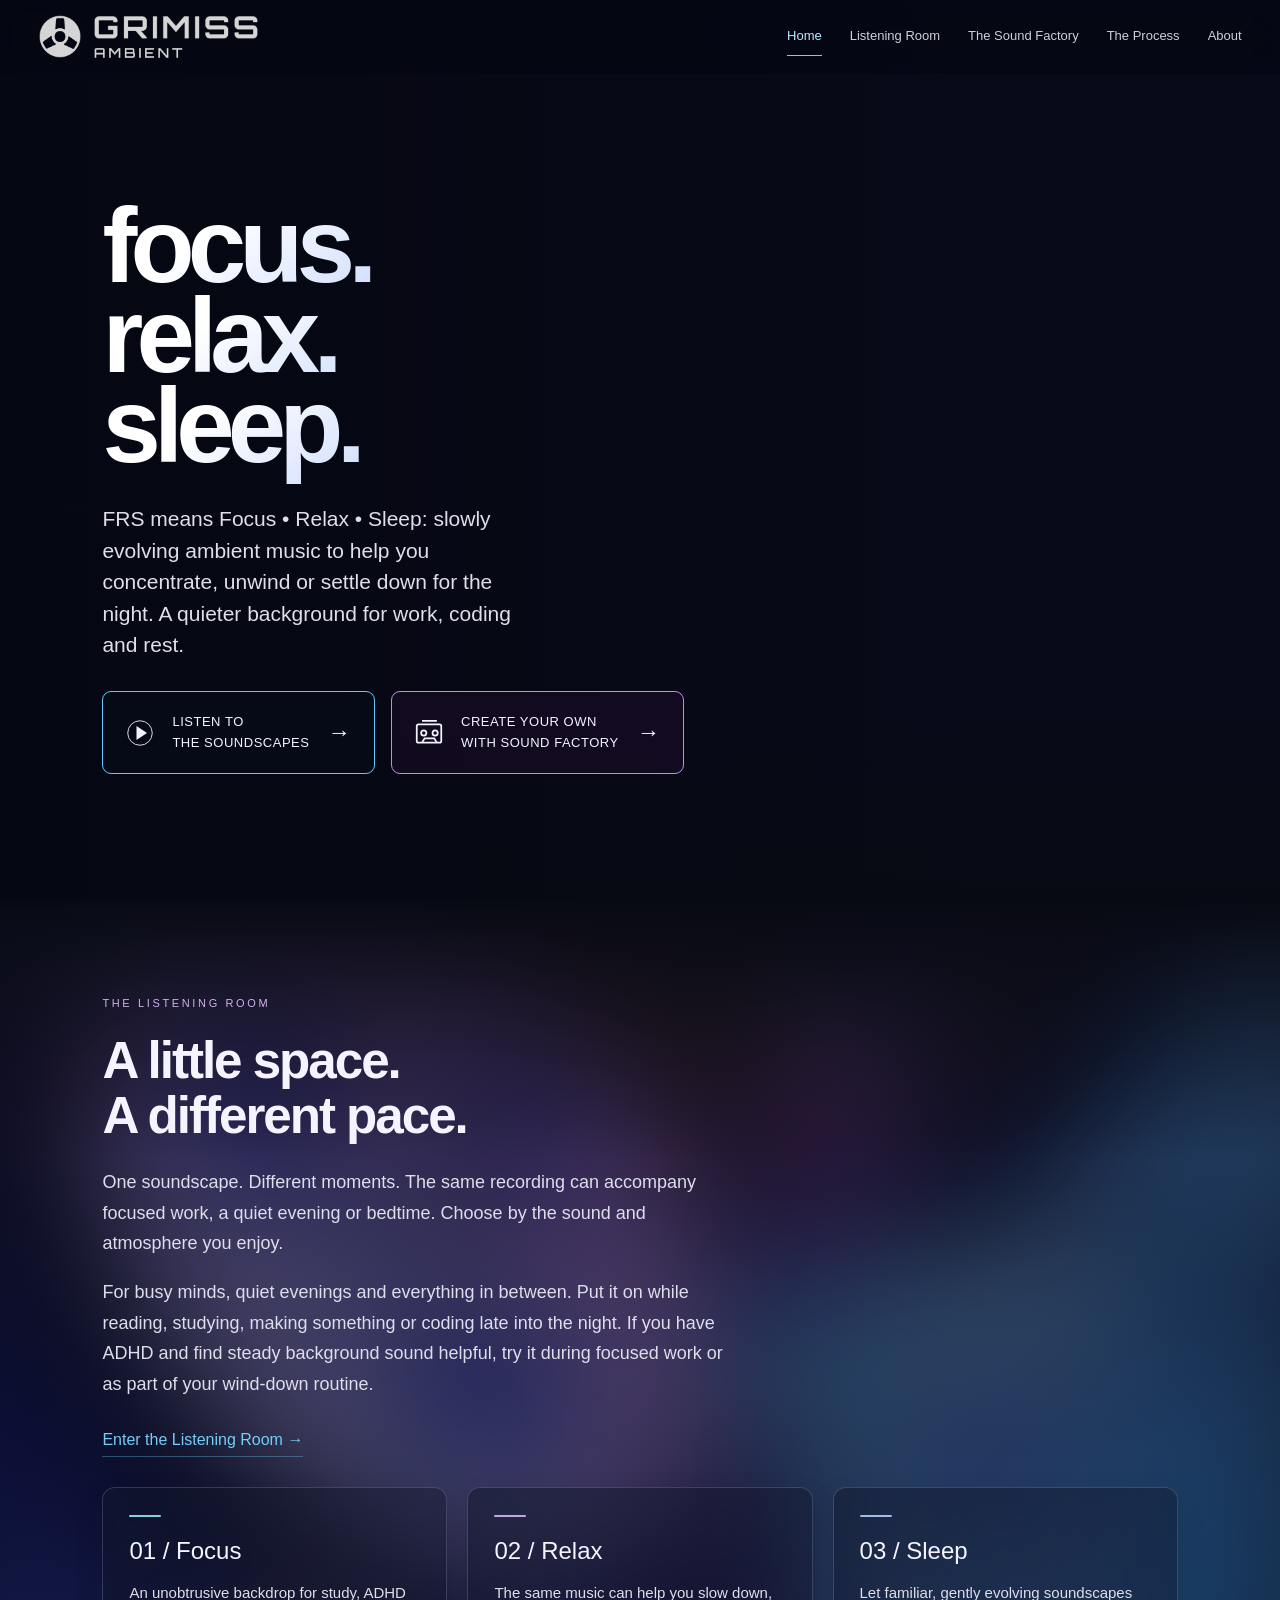
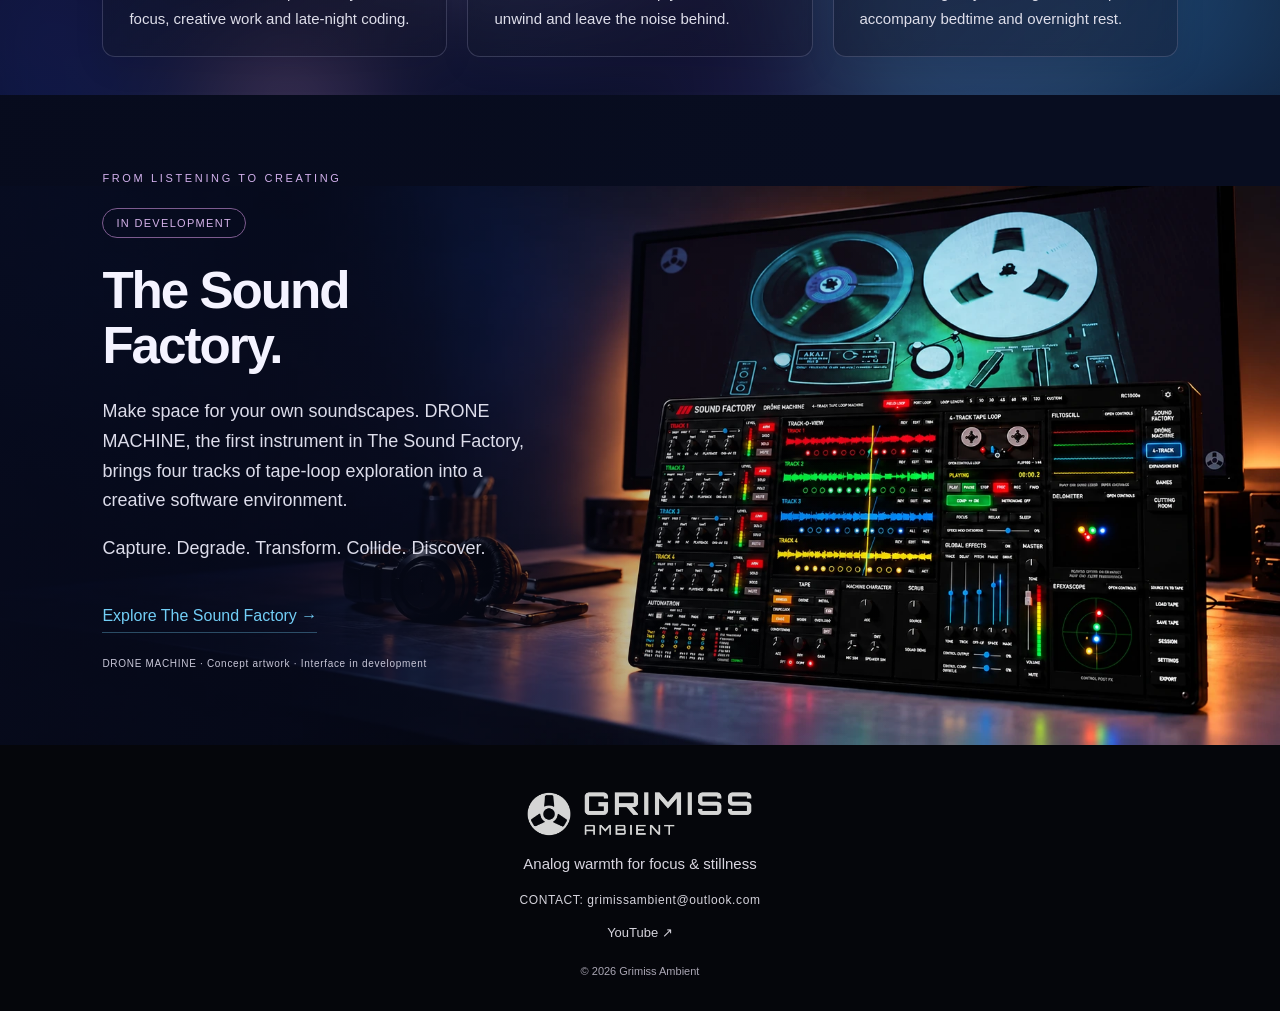
==== commit aa61a87a: "Refresh homepage stylesheet for smaller Sound Factory artwork" ====
--- a/index.html
+++ b/index.html
@@ -2,7 +2,7 @@
 <html lang="en">
 <head><meta charset="utf-8"><meta name="viewport" content="width=device-width,initial-scale=1"><meta name="theme-color" content="#080a18"><meta name="description" content="Grimiss Ambient: immersive soundscapes shaped by analogue tape for focus, relaxation and sleep. Discover The Sound Factory."><title>Grimiss Ambient — Focus • Relax • Sleep</title>
 <!-- Homepage v2: landscape photograph and compact desktop hero -->
-<link rel="canonical" href="https://grimiss.github.io/"><link rel="icon" type="image/webp" href="assets/shared-image-7.webp"><meta property="og:type" content="website"><meta property="og:site_name" content="Grimiss Ambient"><meta property="og:title" content="Grimiss Ambient — Focus • Relax • Sleep"><meta property="og:description" content="Grimiss Ambient: immersive soundscapes shaped by analogue tape for focus, relaxation and sleep. Discover The Sound Factory."><meta property="og:url" content="https://grimiss.github.io/"><meta property="og:image" content="https://grimiss.github.io/assets/shared-image-1.webp"><meta name="twitter:card" content="summary_large_image"><meta name="twitter:title" content="Grimiss Ambient — Focus • Relax • Sleep"><meta name="twitter:description" content="Grimiss Ambient: immersive soundscapes shaped by analogue tape for focus, relaxation and sleep. Discover The Sound Factory."><meta name="twitter:image" content="https://grimiss.github.io/assets/shared-image-1.webp"><link rel="stylesheet" href="assets/index.css?v=3"><link rel="stylesheet" href="assets/site-common.css?v=2"><script src="assets/site-common.js?v=1" defer></script><script type="application/ld+json">{"@context":"https://schema.org","@type":"WebSite","name":"Grimiss Ambient","url":"https://grimiss.github.io/","description":"Grimiss Ambient: immersive soundscapes shaped by analogue tape for focus, relaxation and sleep. Discover The Sound Factory.","inLanguage":"en"}</script></head>
+<link rel="canonical" href="https://grimiss.github.io/"><link rel="icon" type="image/webp" href="assets/shared-image-7.webp"><meta property="og:type" content="website"><meta property="og:site_name" content="Grimiss Ambient"><meta property="og:title" content="Grimiss Ambient — Focus • Relax • Sleep"><meta property="og:description" content="Grimiss Ambient: immersive soundscapes shaped by analogue tape for focus, relaxation and sleep. Discover The Sound Factory."><meta property="og:url" content="https://grimiss.github.io/"><meta property="og:image" content="https://grimiss.github.io/assets/shared-image-1.webp"><meta name="twitter:card" content="summary_large_image"><meta name="twitter:title" content="Grimiss Ambient — Focus • Relax • Sleep"><meta name="twitter:description" content="Grimiss Ambient: immersive soundscapes shaped by analogue tape for focus, relaxation and sleep. Discover The Sound Factory."><meta name="twitter:image" content="https://grimiss.github.io/assets/shared-image-1.webp"><link rel="stylesheet" href="assets/index.css?v=4"><link rel="stylesheet" href="assets/site-common.css?v=2"><script src="assets/site-common.js?v=1" defer></script><script type="application/ld+json">{"@context":"https://schema.org","@type":"WebSite","name":"Grimiss Ambient","url":"https://grimiss.github.io/","description":"Grimiss Ambient: immersive soundscapes shaped by analogue tape for focus, relaxation and sleep. Discover The Sound Factory.","inLanguage":"en"}</script></head>
 <body class="home-page"><a class="skip" href="#main">Skip to content</a><header class="site-header"><a class="brand" href="index.html" aria-label="Grimiss Ambient home"><img decoding="async" class="brand-icon" src="assets/shared-image-7.webp" alt="" width="43" height="43"><img decoding="async" class="brand-text" src="assets/shared-image-8.webp" alt="Grimiss Ambient" width="166" height="46"></a><button class="site-menu" type="button" aria-expanded="false" aria-controls="navigation">MENU ☰</button><nav class="nav" id="navigation" aria-label="Main navigation"><a href="index.html" aria-current="page">Home</a><a href="listening-room.html">Listening Room</a><a href="sound-factory.html">The Sound Factory</a><a href="process.html">The Process</a><a href="about.html">About</a></nav></header>
 <main id="main"><section class="hero" id="home" aria-labelledby="hero-title"><picture><source media="(min-width: 721px)" srcset="assets/shared-image-1.webp"><img decoding="async" class="studio" src="assets/shared-image-4.webp" alt="A reel-to-reel tape machine and guitar in the Grimiss Ambient studio, lit in purple and blue" width="1080" height="1920" fetchpriority="high"></picture><div class="shade"></div><div class="hero-content"><h1 id="hero-title"><span>focus.</span><span>relax.</span><span>sleep.</span></h1><p class="intro">FRS means Focus • Relax • Sleep: slowly evolving ambient music to help you concentrate, unwind or settle down for the night. A quieter background for work, coding and rest.</p><div class="actions"><a class="button" href="#listening"><svg class="icon" viewBox="0 0 32 32" aria-hidden="true"><circle cx="16" cy="16" r="14" fill="none" stroke="currentColor"/><path d="M12 8L24 16 12 24Z" fill="currentColor"/></svg><span>Listen to<br>the soundscapes</span><span class="arrow" aria-hidden="true">→</span></a><a class="button purple" href="sound-factory.html"><svg class="icon" viewBox="0 0 32 32" fill="none" stroke="currentColor" stroke-width="2" aria-hidden="true"><rect x="2" y="6" width="28" height="21" rx="2"/><circle cx="10" cy="16" r="3"/><circle cx="23" cy="16" r="3"/><path d="M8 2h17M8 27l3-5h11l3 5"/></svg><span>Create your own<br>with Sound Factory</span><span class="arrow" aria-hidden="true">→</span></a></div></div></section>
 <div class="ambient-sections"><div class="ambient-wash" aria-hidden="true"></div><section class="section" id="listening"><p class="eyebrow">The listening room</p><h2>A little space.<br>A different pace.</h2><p class="lead">One soundscape. Different moments. The same recording can accompany focused work, a quiet evening or bedtime. Choose by the sound and atmosphere you enjoy.</p><p class="lead">For busy minds, quiet evenings and everything in between. Put it on while reading, studying, making something or coding late into the night. If you have ADHD and find steady background sound helpful, try it during focused work or as part of your wind-down routine.</p><a class="text-link" href="listening-room.html">Enter the Listening Room →</a><div class="moods"><article class="mood"><h3>01 / Focus</h3><p>An unobtrusive backdrop for study, ADHD focus, creative work and late-night coding.</p></article><article class="mood"><h3>02 / Relax</h3><p>The same music can help you slow down, unwind and leave the noise behind.</p></article><article class="mood"><h3>03 / Sleep</h3><p>Let familiar, gently evolving soundscapes accompany bedtime and overnight rest.</p></article></div></section>
--- a/assets/index.css
+++ b/assets/index.css
@@ -93,3 +93,17 @@
 #sound-factory:after{background:linear-gradient(to bottom,transparent 190px,#080d2040 270px,#080d20dc 360px)}
 #sound-factory .factory-inner{min-height:0;padding-top:350px;padding-bottom:45px}.factory-copy{width:100%;max-width:none}.factory-copy .lead{font-size:17px}
 }
+
+/* Give the studio equipment breathing room beside the copy. */
+@media(min-width:601px){
+#sound-factory:before{background-size:auto 86%;background-position:right bottom;-webkit-mask-image:none;mask-image:none}
+.factory-copy{width:40%;max-width:520px}
+}
+@media(min-width:601px) and (max-width:900px){
+#sound-factory:before{background-size:auto 78%;background-position:right bottom}
+.factory-copy{width:43%}
+}
+@media(max-width:600px){
+#sound-factory:before{background-size:auto 300px;background-position:right top;-webkit-mask-image:linear-gradient(to bottom,black,black 220px,transparent 310px);mask-image:linear-gradient(to bottom,black,black 220px,transparent 310px)}
+#sound-factory .factory-inner{padding-top:320px}
+}
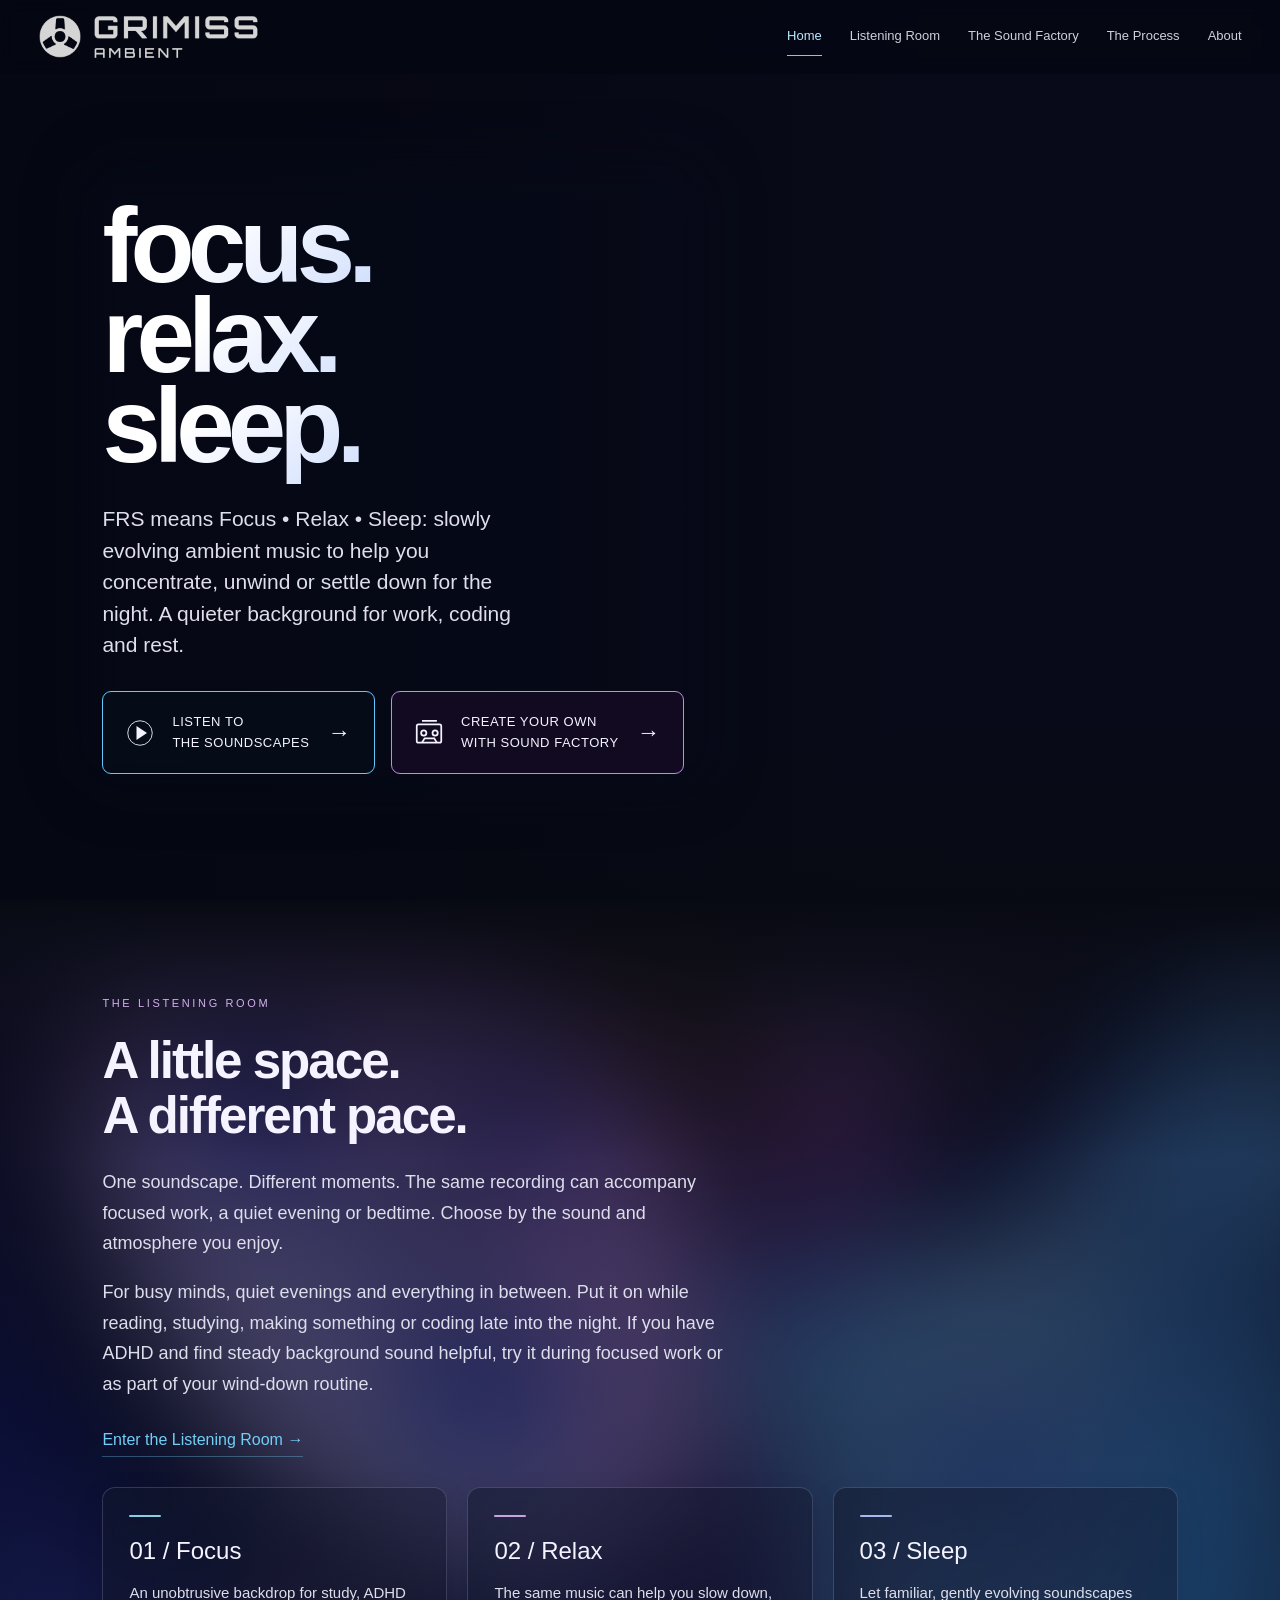
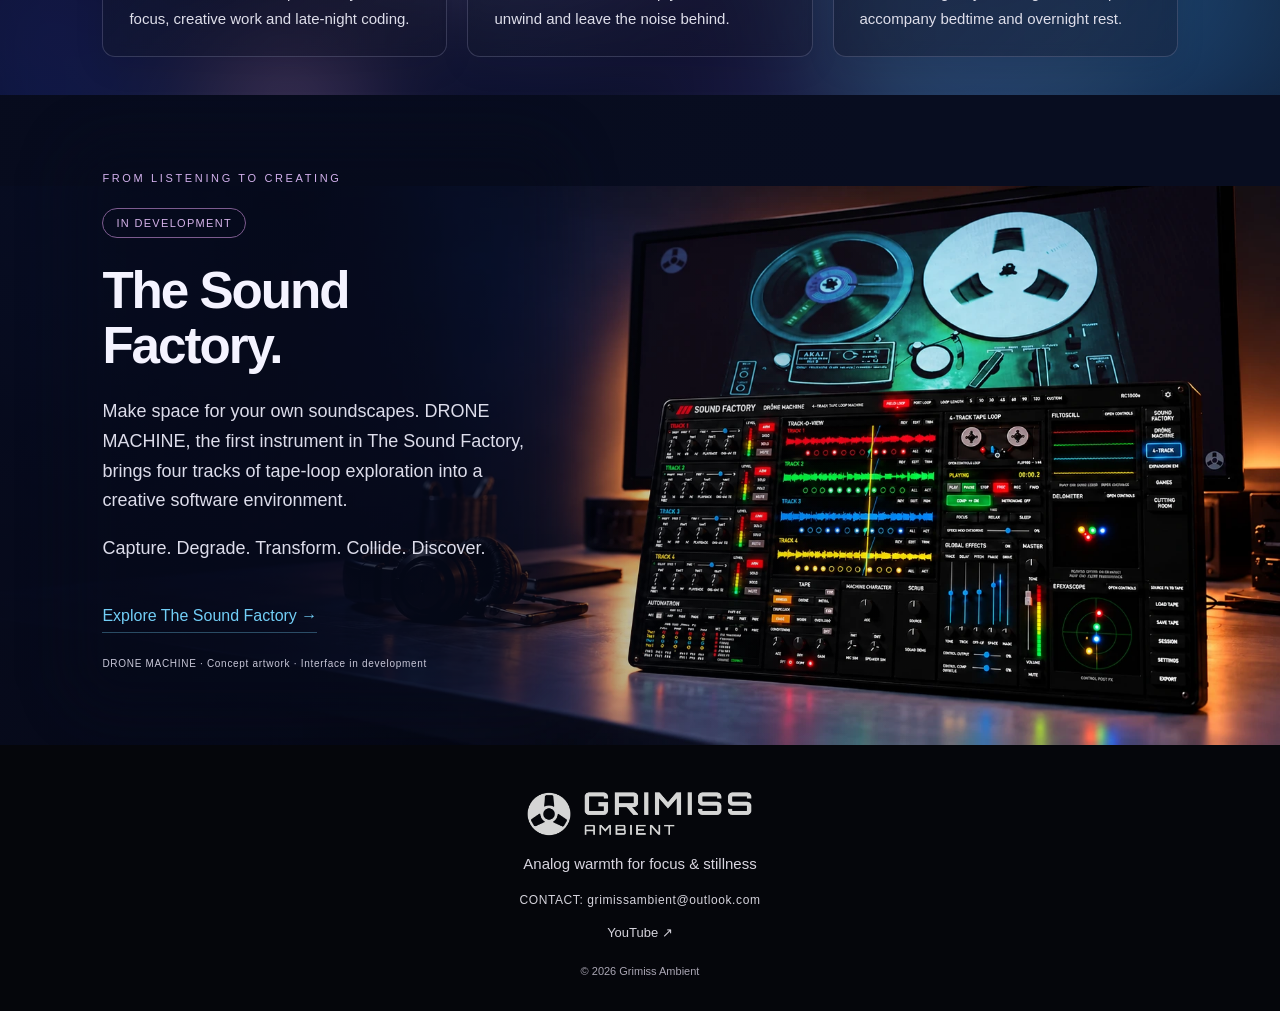
==== commit 07310721: "Refresh homepage styles for softer text backing" ====
--- a/index.html
+++ b/index.html
@@ -2,9 +2,9 @@
 <html lang="en">
 <head><meta charset="utf-8"><meta name="viewport" content="width=device-width,initial-scale=1"><meta name="theme-color" content="#080a18"><meta name="description" content="Grimiss Ambient: immersive soundscapes shaped by analogue tape for focus, relaxation and sleep. Discover The Sound Factory."><title>Grimiss Ambient — Focus • Relax • Sleep</title>
 <!-- Homepage v2: landscape photograph and compact desktop hero -->
-<link rel="canonical" href="https://grimiss.github.io/"><link rel="icon" type="image/webp" href="assets/shared-image-7.webp"><meta property="og:type" content="website"><meta property="og:site_name" content="Grimiss Ambient"><meta property="og:title" content="Grimiss Ambient — Focus • Relax • Sleep"><meta property="og:description" content="Grimiss Ambient: immersive soundscapes shaped by analogue tape for focus, relaxation and sleep. Discover The Sound Factory."><meta property="og:url" content="https://grimiss.github.io/"><meta property="og:image" content="https://grimiss.github.io/assets/shared-image-1.webp"><meta name="twitter:card" content="summary_large_image"><meta name="twitter:title" content="Grimiss Ambient — Focus • Relax • Sleep"><meta name="twitter:description" content="Grimiss Ambient: immersive soundscapes shaped by analogue tape for focus, relaxation and sleep. Discover The Sound Factory."><meta name="twitter:image" content="https://grimiss.github.io/assets/shared-image-1.webp"><link rel="stylesheet" href="assets/index.css?v=4"><link rel="stylesheet" href="assets/site-common.css?v=2"><script src="assets/site-common.js?v=1" defer></script><script type="application/ld+json">{"@context":"https://schema.org","@type":"WebSite","name":"Grimiss Ambient","url":"https://grimiss.github.io/","description":"Grimiss Ambient: immersive soundscapes shaped by analogue tape for focus, relaxation and sleep. Discover The Sound Factory.","inLanguage":"en"}</script></head>
+<link rel="canonical" href="https://grimiss.github.io/"><link rel="icon" type="image/webp" href="assets/shared-image-7.webp"><meta property="og:type" content="website"><meta property="og:site_name" content="Grimiss Ambient"><meta property="og:title" content="Grimiss Ambient — Focus • Relax • Sleep"><meta property="og:description" content="Grimiss Ambient: immersive soundscapes shaped by analogue tape for focus, relaxation and sleep. Discover The Sound Factory."><meta property="og:url" content="https://grimiss.github.io/"><meta property="og:image" content="https://grimiss.github.io/assets/shared-image-1.webp"><meta name="twitter:card" content="summary_large_image"><meta name="twitter:title" content="Grimiss Ambient — Focus • Relax • Sleep"><meta name="twitter:description" content="Grimiss Ambient: immersive soundscapes shaped by analogue tape for focus, relaxation and sleep. Discover The Sound Factory."><meta name="twitter:image" content="https://grimiss.github.io/assets/shared-image-1.webp"><link rel="stylesheet" href="assets/index.css?v=5"><link rel="stylesheet" href="assets/site-common.css?v=2"><script src="assets/site-common.js?v=1" defer></script><script type="application/ld+json">{"@context":"https://schema.org","@type":"WebSite","name":"Grimiss Ambient","url":"https://grimiss.github.io/","description":"Grimiss Ambient: immersive soundscapes shaped by analogue tape for focus, relaxation and sleep. Discover The Sound Factory.","inLanguage":"en"}</script></head>
 <body class="home-page"><a class="skip" href="#main">Skip to content</a><header class="site-header"><a class="brand" href="index.html" aria-label="Grimiss Ambient home"><img decoding="async" class="brand-icon" src="assets/shared-image-7.webp" alt="" width="43" height="43"><img decoding="async" class="brand-text" src="assets/shared-image-8.webp" alt="Grimiss Ambient" width="166" height="46"></a><button class="site-menu" type="button" aria-expanded="false" aria-controls="navigation">MENU ☰</button><nav class="nav" id="navigation" aria-label="Main navigation"><a href="index.html" aria-current="page">Home</a><a href="listening-room.html">Listening Room</a><a href="sound-factory.html">The Sound Factory</a><a href="process.html">The Process</a><a href="about.html">About</a></nav></header>
-<main id="main"><section class="hero" id="home" aria-labelledby="hero-title"><picture><source media="(min-width: 721px)" srcset="assets/shared-image-1.webp"><img decoding="async" class="studio" src="assets/shared-image-4.webp" alt="A reel-to-reel tape machine and guitar in the Grimiss Ambient studio, lit in purple and blue" width="1080" height="1920" fetchpriority="high"></picture><div class="shade"></div><div class="hero-content"><h1 id="hero-title"><span>focus.</span><span>relax.</span><span>sleep.</span></h1><p class="intro">FRS means Focus • Relax • Sleep: slowly evolving ambient music to help you concentrate, unwind or settle down for the night. A quieter background for work, coding and rest.</p><div class="actions"><a class="button" href="#listening"><svg class="icon" viewBox="0 0 32 32" aria-hidden="true"><circle cx="16" cy="16" r="14" fill="none" stroke="currentColor"/><path d="M12 8L24 16 12 24Z" fill="currentColor"/></svg><span>Listen to<br>the soundscapes</span><span class="arrow" aria-hidden="true">→</span></a><a class="button purple" href="sound-factory.html"><svg class="icon" viewBox="0 0 32 32" fill="none" stroke="currentColor" stroke-width="2" aria-hidden="true"><rect x="2" y="6" width="28" height="21" rx="2"/><circle cx="10" cy="16" r="3"/><circle cx="23" cy="16" r="3"/><path d="M8 2h17M8 27l3-5h11l3 5"/></svg><span>Create your own<br>with Sound Factory</span><span class="arrow" aria-hidden="true">→</span></a></div></div></section>
+<main id="main"><section class="hero" id="home" aria-labelledby="hero-title"><picture><source media="(min-width: 721px)" srcset="assets/shared-image-1.webp"><img decoding="async" class="studio" src="assets/home-portrait-clean.webp" alt="A reel-to-reel tape machine and guitar in the Grimiss Ambient studio, lit in purple and blue" width="1080" height="1920" fetchpriority="high"></picture><div class="shade"></div><div class="hero-content"><h1 id="hero-title"><span>focus.</span><span>relax.</span><span>sleep.</span></h1><p class="intro">FRS means Focus • Relax • Sleep: slowly evolving ambient music to help you concentrate, unwind or settle down for the night. A quieter background for work, coding and rest.</p><div class="actions"><a class="button" href="#listening"><svg class="icon" viewBox="0 0 32 32" aria-hidden="true"><circle cx="16" cy="16" r="14" fill="none" stroke="currentColor"/><path d="M12 8L24 16 12 24Z" fill="currentColor"/></svg><span>Listen to<br>the soundscapes</span><span class="arrow" aria-hidden="true">→</span></a><a class="button purple" href="sound-factory.html"><svg class="icon" viewBox="0 0 32 32" fill="none" stroke="currentColor" stroke-width="2" aria-hidden="true"><rect x="2" y="6" width="28" height="21" rx="2"/><circle cx="10" cy="16" r="3"/><circle cx="23" cy="16" r="3"/><path d="M8 2h17M8 27l3-5h11l3 5"/></svg><span>Create your own<br>with Sound Factory</span><span class="arrow" aria-hidden="true">→</span></a></div></div></section>
 <div class="ambient-sections"><div class="ambient-wash" aria-hidden="true"></div><section class="section" id="listening"><p class="eyebrow">The listening room</p><h2>A little space.<br>A different pace.</h2><p class="lead">One soundscape. Different moments. The same recording can accompany focused work, a quiet evening or bedtime. Choose by the sound and atmosphere you enjoy.</p><p class="lead">For busy minds, quiet evenings and everything in between. Put it on while reading, studying, making something or coding late into the night. If you have ADHD and find steady background sound helpful, try it during focused work or as part of your wind-down routine.</p><a class="text-link" href="listening-room.html">Enter the Listening Room →</a><div class="moods"><article class="mood"><h3>01 / Focus</h3><p>An unobtrusive backdrop for study, ADHD focus, creative work and late-night coding.</p></article><article class="mood"><h3>02 / Relax</h3><p>The same music can help you slow down, unwind and leave the noise behind.</p></article><article class="mood"><h3>03 / Sleep</h3><p>Let familiar, gently evolving soundscapes accompany bedtime and overnight rest.</p></article></div></section>
 <section class="factory" id="sound-factory"><div class="section factory-inner"><div class="factory-copy"><p class="eyebrow">From listening to creating</p><span class="status">In development</span><h2>The Sound<br>Factory.</h2><p class="lead">Make space for your own soundscapes. DRONE MACHINE, the first instrument in The Sound Factory, brings four tracks of tape-loop exploration into a creative software environment.</p><p class="lead">Capture. Degrade. Transform. Collide. Discover.</p><a class="text-link" href="sound-factory.html">Explore The Sound Factory →</a><p class="factory-caption">DRONE MACHINE · Concept artwork · Interface in development</p></div></div></section>
 </div></main><footer class="shared-footer"><a class="footer-brand" href="index.html" aria-label="Grimiss Ambient home"><img decoding="async" class="footer-reel" src="assets/shared-image-2.webp" alt="" width="44" height="44"><img decoding="async" class="footer-wordmark" src="assets/shared-image-3.webp" alt="Grimiss Ambient" width="170" height="46"></a><p class="footer-tagline">Analog warmth for focus &amp; stillness</p><p class="footer-contact">CONTACT: <a href="mailto:grimissambient@outlook.com">grimissambient@outlook.com</a></p><div class="footer-links"><a href="https://www.youtube.com/@grimiss-ambient" target="_blank" rel="noopener noreferrer">YouTube ↗</a></div><p class="copyright">© <span id="year">2026</span> Grimiss Ambient</p></footer>
--- a/assets/index.css
+++ b/assets/index.css
@@ -107,3 +107,10 @@
 #sound-factory:before{background-size:auto 300px;background-position:right top;-webkit-mask-image:linear-gradient(to bottom,black,black 220px,transparent 310px);mask-image:linear-gradient(to bottom,black,black 220px,transparent 310px)}
 #sound-factory .factory-inner{padding-top:320px}
 }
+
+/* Soft local navy backing keeps copy readable over studio detail. */
+.hero-content{isolation:isolate}
+.hero-content:before{content:"";position:absolute;z-index:-1;inset:75px -28px 25px -28px;background:rgba(5,10,27,.4);filter:blur(25px);border-radius:42px;pointer-events:none}
+.factory-copy{position:relative;isolation:isolate}
+.factory-copy:before{content:"";position:absolute;z-index:-1;inset:-28px -32px;background:rgba(5,10,27,.42);filter:blur(25px);border-radius:40px;pointer-events:none}
+@media(max-width:720px){.hero-content:before{inset:120px 2% 40px;background:rgba(5,10,27,.4);filter:blur(23px)}}
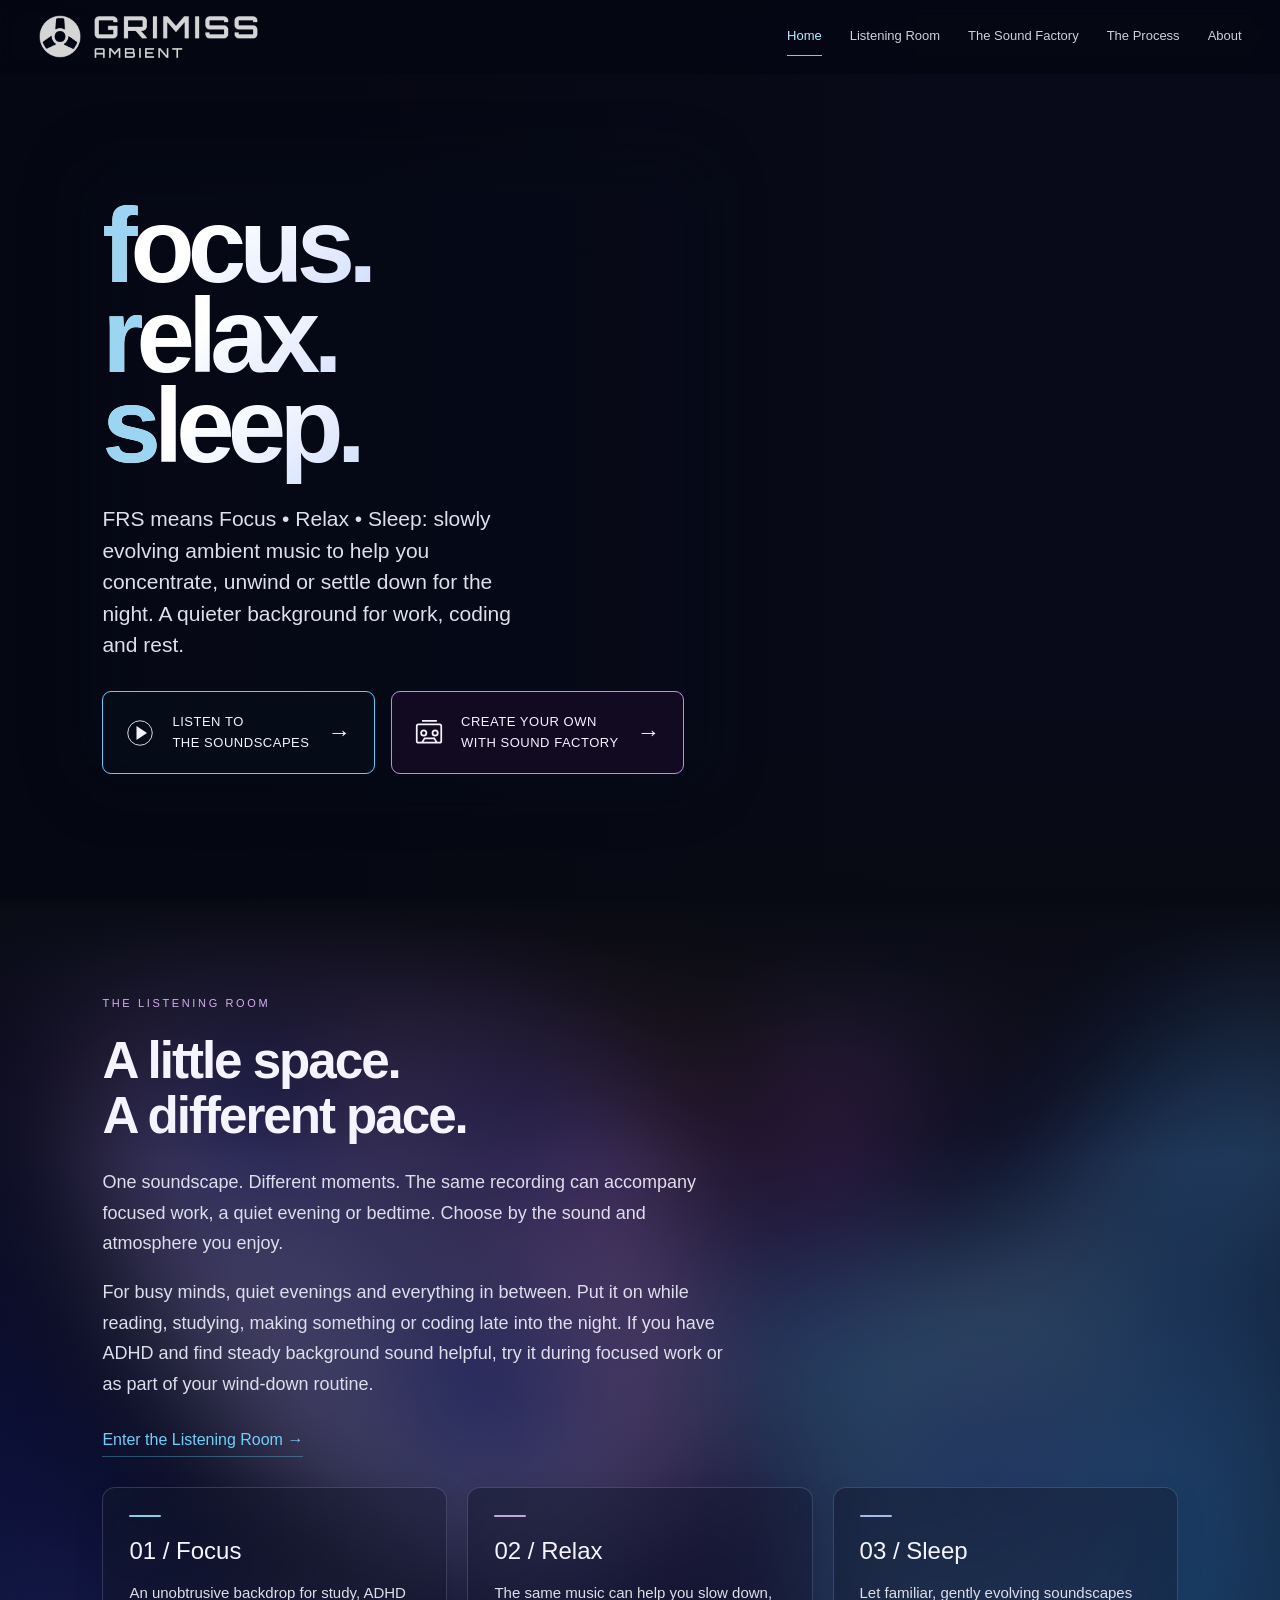
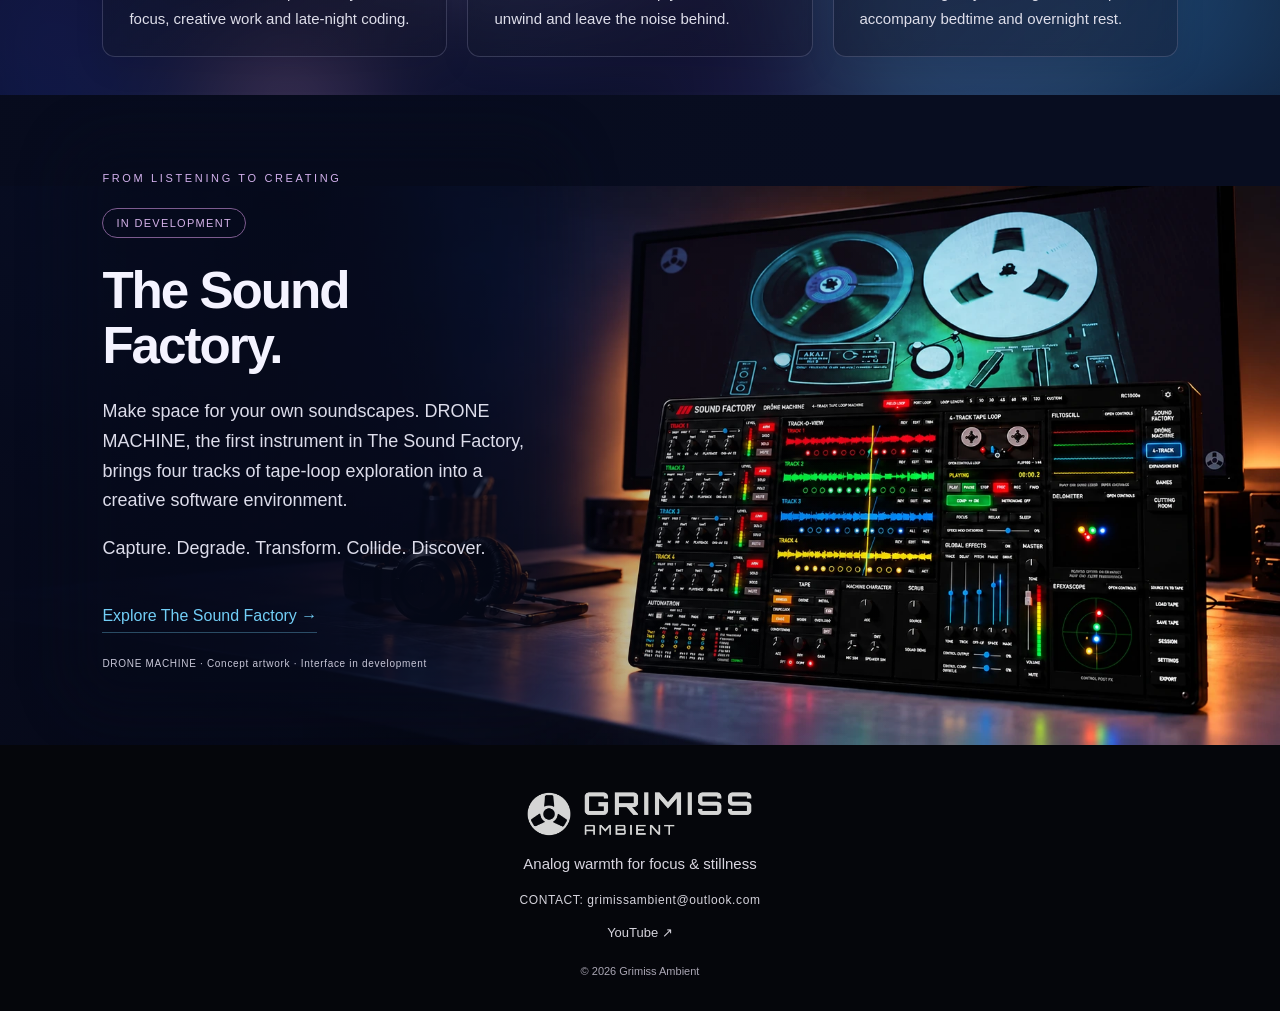
==== commit cfa6b1b6: "Highlight initial f r s in homepage hero" ====
--- a/index.html
+++ b/index.html
@@ -2,9 +2,9 @@
 <html lang="en">
 <head><meta charset="utf-8"><meta name="viewport" content="width=device-width,initial-scale=1"><meta name="theme-color" content="#080a18"><meta name="description" content="Grimiss Ambient: immersive soundscapes shaped by analogue tape for focus, relaxation and sleep. Discover The Sound Factory."><title>Grimiss Ambient — Focus • Relax • Sleep</title>
 <!-- Homepage v2: landscape photograph and compact desktop hero -->
-<link rel="canonical" href="https://grimiss.github.io/"><link rel="icon" type="image/webp" href="assets/shared-image-7.webp"><meta property="og:type" content="website"><meta property="og:site_name" content="Grimiss Ambient"><meta property="og:title" content="Grimiss Ambient — Focus • Relax • Sleep"><meta property="og:description" content="Grimiss Ambient: immersive soundscapes shaped by analogue tape for focus, relaxation and sleep. Discover The Sound Factory."><meta property="og:url" content="https://grimiss.github.io/"><meta property="og:image" content="https://grimiss.github.io/assets/shared-image-1.webp"><meta name="twitter:card" content="summary_large_image"><meta name="twitter:title" content="Grimiss Ambient — Focus • Relax • Sleep"><meta name="twitter:description" content="Grimiss Ambient: immersive soundscapes shaped by analogue tape for focus, relaxation and sleep. Discover The Sound Factory."><meta name="twitter:image" content="https://grimiss.github.io/assets/shared-image-1.webp"><link rel="stylesheet" href="assets/index.css?v=5"><link rel="stylesheet" href="assets/site-common.css?v=2"><script src="assets/site-common.js?v=1" defer></script><script type="application/ld+json">{"@context":"https://schema.org","@type":"WebSite","name":"Grimiss Ambient","url":"https://grimiss.github.io/","description":"Grimiss Ambient: immersive soundscapes shaped by analogue tape for focus, relaxation and sleep. Discover The Sound Factory.","inLanguage":"en"}</script></head>
+<link rel="canonical" href="https://grimiss.github.io/"><link rel="icon" type="image/webp" href="assets/shared-image-7.webp"><meta property="og:type" content="website"><meta property="og:site_name" content="Grimiss Ambient"><meta property="og:title" content="Grimiss Ambient — Focus • Relax • Sleep"><meta property="og:description" content="Grimiss Ambient: immersive soundscapes shaped by analogue tape for focus, relaxation and sleep. Discover The Sound Factory."><meta property="og:url" content="https://grimiss.github.io/"><meta property="og:image" content="https://grimiss.github.io/assets/shared-image-1.webp"><meta name="twitter:card" content="summary_large_image"><meta name="twitter:title" content="Grimiss Ambient — Focus • Relax • Sleep"><meta name="twitter:description" content="Grimiss Ambient: immersive soundscapes shaped by analogue tape for focus, relaxation and sleep. Discover The Sound Factory."><meta name="twitter:image" content="https://grimiss.github.io/assets/shared-image-1.webp"><link rel="stylesheet" href="assets/index.css?v=6"><link rel="stylesheet" href="assets/site-common.css?v=2"><script src="assets/site-common.js?v=1" defer></script><script type="application/ld+json">{"@context":"https://schema.org","@type":"WebSite","name":"Grimiss Ambient","url":"https://grimiss.github.io/","description":"Grimiss Ambient: immersive soundscapes shaped by analogue tape for focus, relaxation and sleep. Discover The Sound Factory.","inLanguage":"en"}</script></head>
 <body class="home-page"><a class="skip" href="#main">Skip to content</a><header class="site-header"><a class="brand" href="index.html" aria-label="Grimiss Ambient home"><img decoding="async" class="brand-icon" src="assets/shared-image-7.webp" alt="" width="43" height="43"><img decoding="async" class="brand-text" src="assets/shared-image-8.webp" alt="Grimiss Ambient" width="166" height="46"></a><button class="site-menu" type="button" aria-expanded="false" aria-controls="navigation">MENU ☰</button><nav class="nav" id="navigation" aria-label="Main navigation"><a href="index.html" aria-current="page">Home</a><a href="listening-room.html">Listening Room</a><a href="sound-factory.html">The Sound Factory</a><a href="process.html">The Process</a><a href="about.html">About</a></nav></header>
-<main id="main"><section class="hero" id="home" aria-labelledby="hero-title"><picture><source media="(min-width: 721px)" srcset="assets/shared-image-1.webp"><img decoding="async" class="studio" src="assets/home-portrait-clean.webp" alt="A reel-to-reel tape machine and guitar in the Grimiss Ambient studio, lit in purple and blue" width="1080" height="1920" fetchpriority="high"></picture><div class="shade"></div><div class="hero-content"><h1 id="hero-title"><span>focus.</span><span>relax.</span><span>sleep.</span></h1><p class="intro">FRS means Focus • Relax • Sleep: slowly evolving ambient music to help you concentrate, unwind or settle down for the night. A quieter background for work, coding and rest.</p><div class="actions"><a class="button" href="#listening"><svg class="icon" viewBox="0 0 32 32" aria-hidden="true"><circle cx="16" cy="16" r="14" fill="none" stroke="currentColor"/><path d="M12 8L24 16 12 24Z" fill="currentColor"/></svg><span>Listen to<br>the soundscapes</span><span class="arrow" aria-hidden="true">→</span></a><a class="button purple" href="sound-factory.html"><svg class="icon" viewBox="0 0 32 32" fill="none" stroke="currentColor" stroke-width="2" aria-hidden="true"><rect x="2" y="6" width="28" height="21" rx="2"/><circle cx="10" cy="16" r="3"/><circle cx="23" cy="16" r="3"/><path d="M8 2h17M8 27l3-5h11l3 5"/></svg><span>Create your own<br>with Sound Factory</span><span class="arrow" aria-hidden="true">→</span></a></div></div></section>
+<main id="main"><section class="hero" id="home" aria-labelledby="hero-title"><picture><source media="(min-width: 721px)" srcset="assets/shared-image-1.webp"><img decoding="async" class="studio" src="assets/home-portrait-clean.webp" alt="A reel-to-reel tape machine and guitar in the Grimiss Ambient studio, lit in purple and blue" width="1080" height="1920" fetchpriority="high"></picture><div class="shade"></div><div class="hero-content"><h1 id="hero-title"><span><b class="frs-initial">f</b>ocus.</span><span><b class="frs-initial">r</b>elax.</span><span><b class="frs-initial">s</b>leep.</span></h1><p class="intro">FRS means Focus • Relax • Sleep: slowly evolving ambient music to help you concentrate, unwind or settle down for the night. A quieter background for work, coding and rest.</p><div class="actions"><a class="button" href="#listening"><svg class="icon" viewBox="0 0 32 32" aria-hidden="true"><circle cx="16" cy="16" r="14" fill="none" stroke="currentColor"/><path d="M12 8L24 16 12 24Z" fill="currentColor"/></svg><span>Listen to<br>the soundscapes</span><span class="arrow" aria-hidden="true">→</span></a><a class="button purple" href="sound-factory.html"><svg class="icon" viewBox="0 0 32 32" fill="none" stroke="currentColor" stroke-width="2" aria-hidden="true"><rect x="2" y="6" width="28" height="21" rx="2"/><circle cx="10" cy="16" r="3"/><circle cx="23" cy="16" r="3"/><path d="M8 2h17M8 27l3-5h11l3 5"/></svg><span>Create your own<br>with Sound Factory</span><span class="arrow" aria-hidden="true">→</span></a></div></div></section>
 <div class="ambient-sections"><div class="ambient-wash" aria-hidden="true"></div><section class="section" id="listening"><p class="eyebrow">The listening room</p><h2>A little space.<br>A different pace.</h2><p class="lead">One soundscape. Different moments. The same recording can accompany focused work, a quiet evening or bedtime. Choose by the sound and atmosphere you enjoy.</p><p class="lead">For busy minds, quiet evenings and everything in between. Put it on while reading, studying, making something or coding late into the night. If you have ADHD and find steady background sound helpful, try it during focused work or as part of your wind-down routine.</p><a class="text-link" href="listening-room.html">Enter the Listening Room →</a><div class="moods"><article class="mood"><h3>01 / Focus</h3><p>An unobtrusive backdrop for study, ADHD focus, creative work and late-night coding.</p></article><article class="mood"><h3>02 / Relax</h3><p>The same music can help you slow down, unwind and leave the noise behind.</p></article><article class="mood"><h3>03 / Sleep</h3><p>Let familiar, gently evolving soundscapes accompany bedtime and overnight rest.</p></article></div></section>
 <section class="factory" id="sound-factory"><div class="section factory-inner"><div class="factory-copy"><p class="eyebrow">From listening to creating</p><span class="status">In development</span><h2>The Sound<br>Factory.</h2><p class="lead">Make space for your own soundscapes. DRONE MACHINE, the first instrument in The Sound Factory, brings four tracks of tape-loop exploration into a creative software environment.</p><p class="lead">Capture. Degrade. Transform. Collide. Discover.</p><a class="text-link" href="sound-factory.html">Explore The Sound Factory →</a><p class="factory-caption">DRONE MACHINE · Concept artwork · Interface in development</p></div></div></section>
 </div></main><footer class="shared-footer"><a class="footer-brand" href="index.html" aria-label="Grimiss Ambient home"><img decoding="async" class="footer-reel" src="assets/shared-image-2.webp" alt="" width="44" height="44"><img decoding="async" class="footer-wordmark" src="assets/shared-image-3.webp" alt="Grimiss Ambient" width="170" height="46"></a><p class="footer-tagline">Analog warmth for focus &amp; stillness</p><p class="footer-contact">CONTACT: <a href="mailto:grimissambient@outlook.com">grimissambient@outlook.com</a></p><div class="footer-links"><a href="https://www.youtube.com/@grimiss-ambient" target="_blank" rel="noopener noreferrer">YouTube ↗</a></div><p class="copyright">© <span id="year">2026</span> Grimiss Ambient</p></footer>
--- a/assets/index.css
+++ b/assets/index.css
@@ -114,3 +114,6 @@
 .factory-copy{position:relative;isolation:isolate}
 .factory-copy:before{content:"";position:absolute;z-index:-1;inset:-28px -32px;background:rgba(5,10,27,.42);filter:blur(25px);border-radius:40px;pointer-events:none}
 @media(max-width:720px){.hero-content:before{inset:120px 2% 40px;background:rgba(5,10,27,.4);filter:blur(23px)}}
+
+/* FRS initials echo the pale blue studio lighting. */
+#hero-title .frs-initial{font-weight:inherit;color:#9bd5f2;-webkit-text-fill-color:#9bd5f2;background:none}
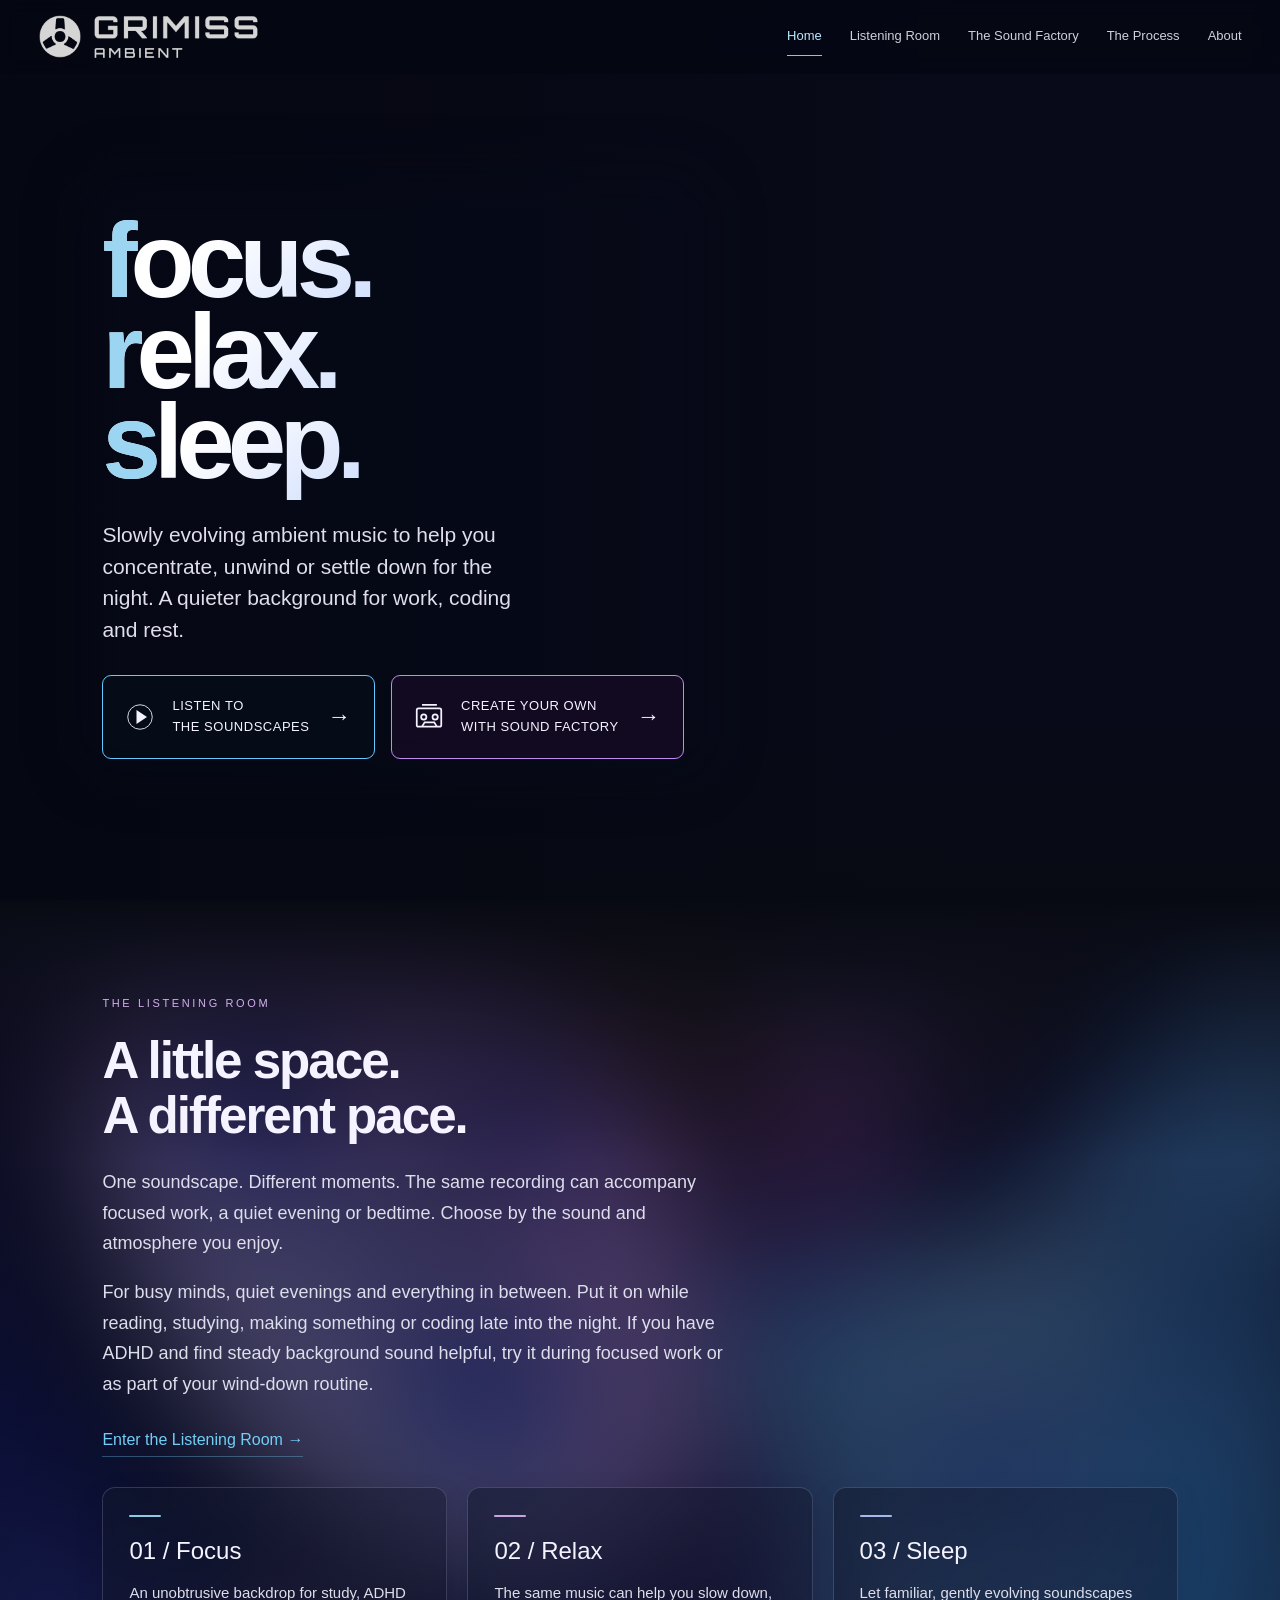
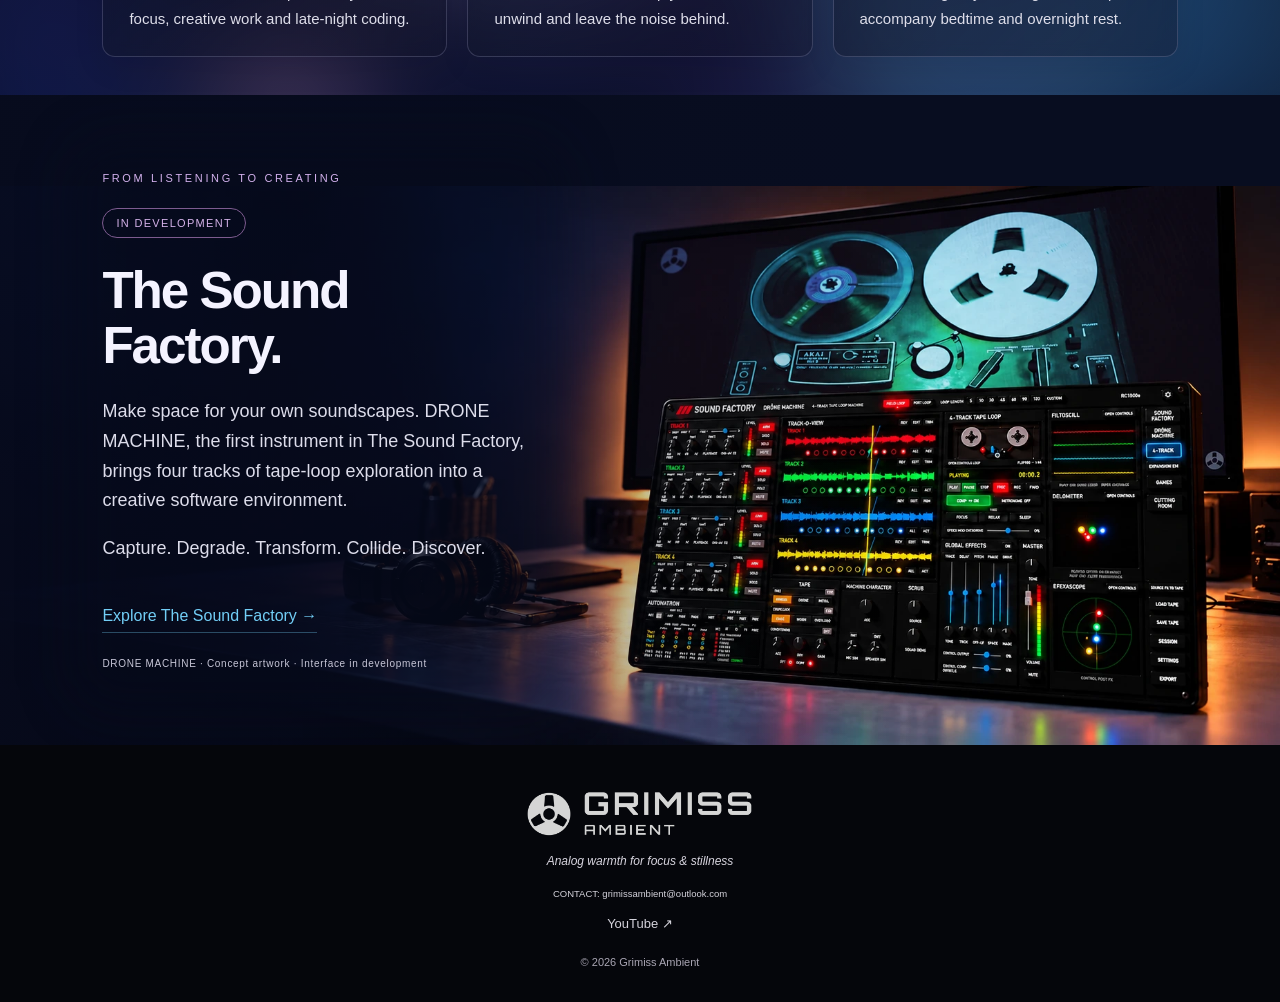
==== commit a701409b: "Simplify hero introduction to start with Slowly evolving" ====
--- a/index.html
+++ b/index.html
@@ -4,7 +4,7 @@
 <!-- Homepage v2: landscape photograph and compact desktop hero -->
 <link rel="canonical" href="https://grimiss.github.io/"><link rel="icon" type="image/webp" href="assets/shared-image-7.webp"><meta property="og:type" content="website"><meta property="og:site_name" content="Grimiss Ambient"><meta property="og:title" content="Grimiss Ambient — Focus • Relax • Sleep"><meta property="og:description" content="Grimiss Ambient: immersive soundscapes shaped by analogue tape for focus, relaxation and sleep. Discover The Sound Factory."><meta property="og:url" content="https://grimiss.github.io/"><meta property="og:image" content="https://grimiss.github.io/assets/shared-image-1.webp"><meta name="twitter:card" content="summary_large_image"><meta name="twitter:title" content="Grimiss Ambient — Focus • Relax • Sleep"><meta name="twitter:description" content="Grimiss Ambient: immersive soundscapes shaped by analogue tape for focus, relaxation and sleep. Discover The Sound Factory."><meta name="twitter:image" content="https://grimiss.github.io/assets/shared-image-1.webp"><link rel="stylesheet" href="assets/index.css?v=6"><link rel="stylesheet" href="assets/site-common.css?v=2"><script src="assets/site-common.js?v=1" defer></script><script type="application/ld+json">{"@context":"https://schema.org","@type":"WebSite","name":"Grimiss Ambient","url":"https://grimiss.github.io/","description":"Grimiss Ambient: immersive soundscapes shaped by analogue tape for focus, relaxation and sleep. Discover The Sound Factory.","inLanguage":"en"}</script></head>
 <body class="home-page"><a class="skip" href="#main">Skip to content</a><header class="site-header"><a class="brand" href="index.html" aria-label="Grimiss Ambient home"><img decoding="async" class="brand-icon" src="assets/shared-image-7.webp" alt="" width="43" height="43"><img decoding="async" class="brand-text" src="assets/shared-image-8.webp" alt="Grimiss Ambient" width="166" height="46"></a><button class="site-menu" type="button" aria-expanded="false" aria-controls="navigation">MENU ☰</button><nav class="nav" id="navigation" aria-label="Main navigation"><a href="index.html" aria-current="page">Home</a><a href="listening-room.html">Listening Room</a><a href="sound-factory.html">The Sound Factory</a><a href="process.html">The Process</a><a href="about.html">About</a></nav></header>
-<main id="main"><section class="hero" id="home" aria-labelledby="hero-title"><picture><source media="(min-width: 721px)" srcset="assets/shared-image-1.webp"><img decoding="async" class="studio" src="assets/home-portrait-clean.webp" alt="A reel-to-reel tape machine and guitar in the Grimiss Ambient studio, lit in purple and blue" width="1080" height="1920" fetchpriority="high"></picture><div class="shade"></div><div class="hero-content"><h1 id="hero-title"><span><b class="frs-initial">f</b>ocus.</span><span><b class="frs-initial">r</b>elax.</span><span><b class="frs-initial">s</b>leep.</span></h1><p class="intro">FRS means Focus • Relax • Sleep: slowly evolving ambient music to help you concentrate, unwind or settle down for the night. A quieter background for work, coding and rest.</p><div class="actions"><a class="button" href="#listening"><svg class="icon" viewBox="0 0 32 32" aria-hidden="true"><circle cx="16" cy="16" r="14" fill="none" stroke="currentColor"/><path d="M12 8L24 16 12 24Z" fill="currentColor"/></svg><span>Listen to<br>the soundscapes</span><span class="arrow" aria-hidden="true">→</span></a><a class="button purple" href="sound-factory.html"><svg class="icon" viewBox="0 0 32 32" fill="none" stroke="currentColor" stroke-width="2" aria-hidden="true"><rect x="2" y="6" width="28" height="21" rx="2"/><circle cx="10" cy="16" r="3"/><circle cx="23" cy="16" r="3"/><path d="M8 2h17M8 27l3-5h11l3 5"/></svg><span>Create your own<br>with Sound Factory</span><span class="arrow" aria-hidden="true">→</span></a></div></div></section>
+<main id="main"><section class="hero" id="home" aria-labelledby="hero-title"><picture><source media="(min-width: 721px)" srcset="assets/shared-image-1.webp"><img decoding="async" class="studio" src="assets/home-portrait-clean.webp" alt="A reel-to-reel tape machine and guitar in the Grimiss Ambient studio, lit in purple and blue" width="1080" height="1920" fetchpriority="high"></picture><div class="shade"></div><div class="hero-content"><h1 id="hero-title"><span><b class="frs-initial">f</b>ocus.</span><span><b class="frs-initial">r</b>elax.</span><span><b class="frs-initial">s</b>leep.</span></h1><p class="intro">Slowly evolving ambient music to help you concentrate, unwind or settle down for the night. A quieter background for work, coding and rest.</p><div class="actions"><a class="button" href="#listening"><svg class="icon" viewBox="0 0 32 32" aria-hidden="true"><circle cx="16" cy="16" r="14" fill="none" stroke="currentColor"/><path d="M12 8L24 16 12 24Z" fill="currentColor"/></svg><span>Listen to<br>the soundscapes</span><span class="arrow" aria-hidden="true">→</span></a><a class="button purple" href="sound-factory.html"><svg class="icon" viewBox="0 0 32 32" fill="none" stroke="currentColor" stroke-width="2" aria-hidden="true"><rect x="2" y="6" width="28" height="21" rx="2"/><circle cx="10" cy="16" r="3"/><circle cx="23" cy="16" r="3"/><path d="M8 2h17M8 27l3-5h11l3 5"/></svg><span>Create your own<br>with Sound Factory</span><span class="arrow" aria-hidden="true">→</span></a></div></div></section>
 <div class="ambient-sections"><div class="ambient-wash" aria-hidden="true"></div><section class="section" id="listening"><p class="eyebrow">The listening room</p><h2>A little space.<br>A different pace.</h2><p class="lead">One soundscape. Different moments. The same recording can accompany focused work, a quiet evening or bedtime. Choose by the sound and atmosphere you enjoy.</p><p class="lead">For busy minds, quiet evenings and everything in between. Put it on while reading, studying, making something or coding late into the night. If you have ADHD and find steady background sound helpful, try it during focused work or as part of your wind-down routine.</p><a class="text-link" href="listening-room.html">Enter the Listening Room →</a><div class="moods"><article class="mood"><h3>01 / Focus</h3><p>An unobtrusive backdrop for study, ADHD focus, creative work and late-night coding.</p></article><article class="mood"><h3>02 / Relax</h3><p>The same music can help you slow down, unwind and leave the noise behind.</p></article><article class="mood"><h3>03 / Sleep</h3><p>Let familiar, gently evolving soundscapes accompany bedtime and overnight rest.</p></article></div></section>
 <section class="factory" id="sound-factory"><div class="section factory-inner"><div class="factory-copy"><p class="eyebrow">From listening to creating</p><span class="status">In development</span><h2>The Sound<br>Factory.</h2><p class="lead">Make space for your own soundscapes. DRONE MACHINE, the first instrument in The Sound Factory, brings four tracks of tape-loop exploration into a creative software environment.</p><p class="lead">Capture. Degrade. Transform. Collide. Discover.</p><a class="text-link" href="sound-factory.html">Explore The Sound Factory →</a><p class="factory-caption">DRONE MACHINE · Concept artwork · Interface in development</p></div></div></section>
 </div></main><footer class="shared-footer"><a class="footer-brand" href="index.html" aria-label="Grimiss Ambient home"><img decoding="async" class="footer-reel" src="assets/shared-image-2.webp" alt="" width="44" height="44"><img decoding="async" class="footer-wordmark" src="assets/shared-image-3.webp" alt="Grimiss Ambient" width="170" height="46"></a><p class="footer-tagline">Analog warmth for focus &amp; stillness</p><p class="footer-contact">CONTACT: <a href="mailto:grimissambient@outlook.com">grimissambient@outlook.com</a></p><div class="footer-links"><a href="https://www.youtube.com/@grimiss-ambient" target="_blank" rel="noopener noreferrer">YouTube ↗</a></div><p class="copyright">© <span id="year">2026</span> Grimiss Ambient</p></footer>
--- a/assets/site-common.css
+++ b/assets/site-common.css
@@ -27,3 +27,10 @@
 }
 @media(max-width:380px){.site-header .brand-text{width:125px}.site-header .brand{gap:8px}.controls-grid .case-duration{font-size:12px}}
 @media(prefers-reduced-motion:reduce){html{scroll-behavior:auto!important}*,*:before,*:after{animation-duration:.01ms!important;animation-iteration-count:1!important;transition-duration:.01ms!important}}
+
+/* Footer text shares the 226px reel-and-wordmark footprint. */
+footer.shared-footer{--footer-brand-width:226px}
+footer.shared-footer .footer-brand{width:var(--footer-brand-width);max-width:100%;gap:12px}
+footer.shared-footer .footer-tagline,footer.shared-footer .footer-contact{width:var(--footer-brand-width);max-width:100%;margin:0 auto;box-sizing:border-box;text-align:center}
+footer.shared-footer .footer-tagline{font-size:12px;line-height:1.6;font-style:italic;letter-spacing:0}
+footer.shared-footer .footer-contact{font-size:9.5px;line-height:1.6;letter-spacing:0;overflow-wrap:anywhere}
